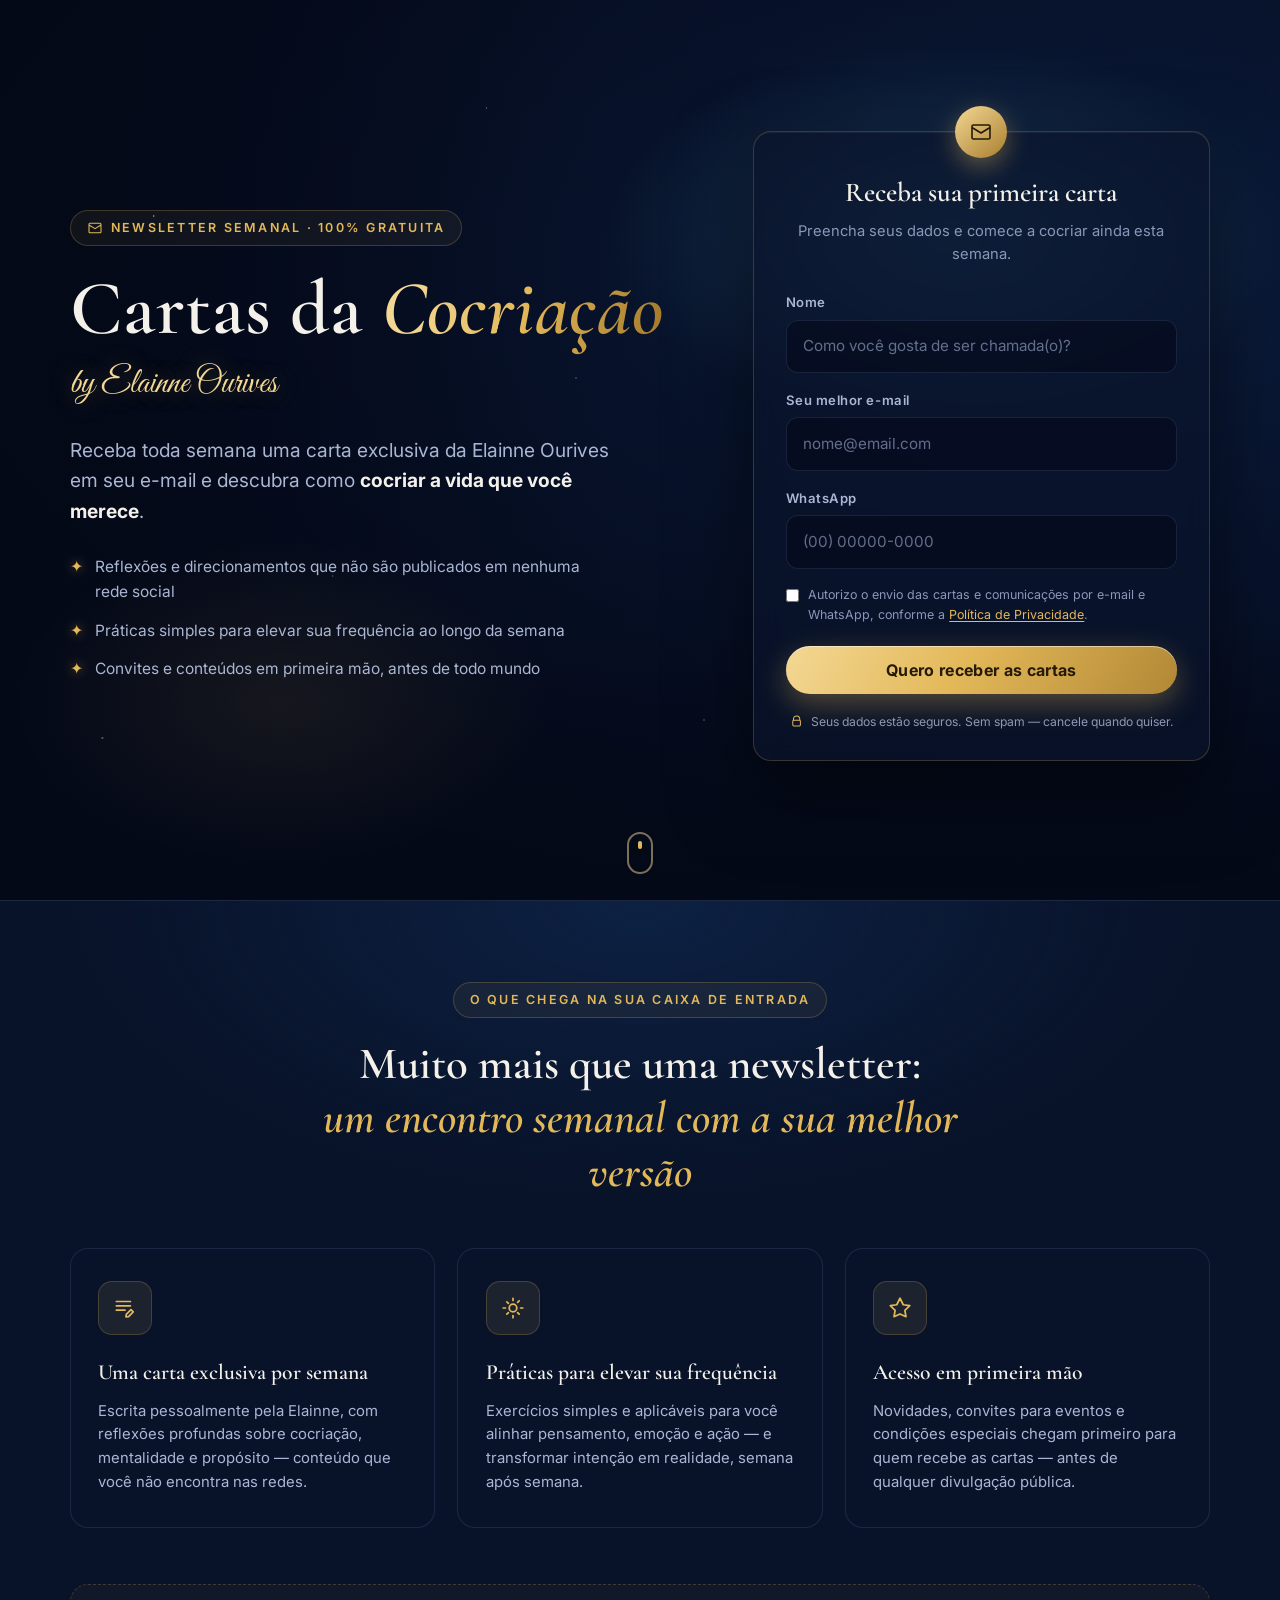
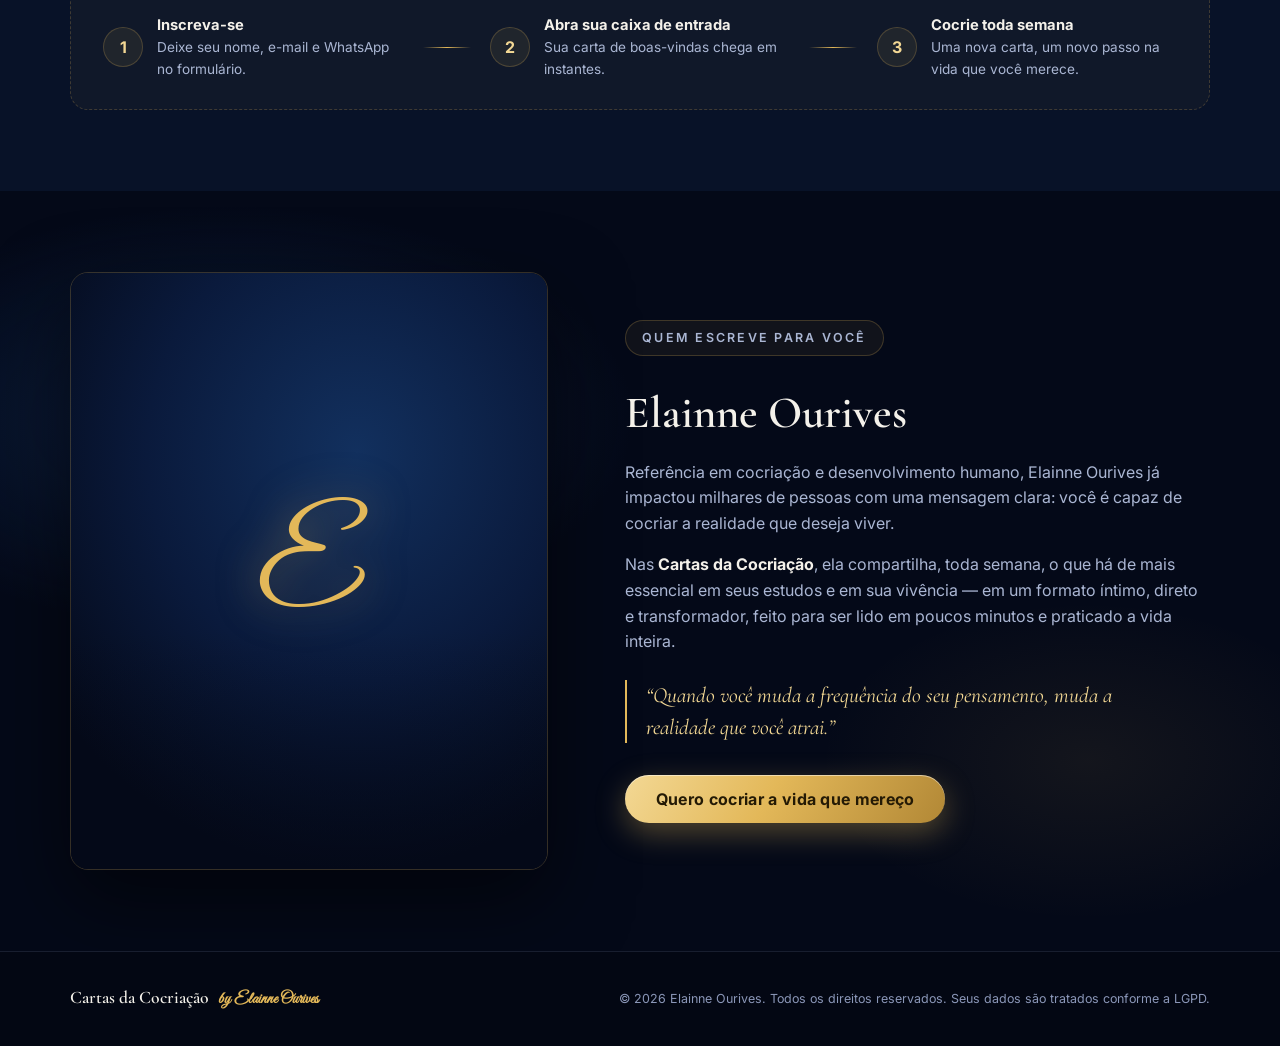
==== index.html @ 2de74609 "Cria landing page de captura para a newsletter Cartas da Cocriação Página estática de 3 dobras (HTML" ====
<!DOCTYPE html>
<html lang="pt-BR">
<head>
  <meta charset="UTF-8" />
  <meta name="viewport" content="width=device-width, initial-scale=1.0" />
  <title>Cartas da Cocriação · by Elainne Ourives</title>
  <meta name="description" content="Receba toda semana uma carta exclusiva da Elainne Ourives em seu e-mail e descubra como cocriar a vida que você merece. Inscreva-se gratuitamente." />

  <!-- Open Graph -->
  <meta property="og:title" content="Cartas da Cocriação · by Elainne Ourives" />
  <meta property="og:description" content="Uma carta exclusiva por semana, direto no seu e-mail, para você cocriar a vida que merece." />
  <meta property="og:type" content="website" />
  <meta property="og:image" content="assets/hero-desktop.jpg" />

  <link rel="icon" href="data:image/svg+xml,<svg xmlns='http://www.w3.org/2000/svg' viewBox='0 0 100 100'><text y='.9em' font-size='90'>✉️</text></svg>" />

  <!-- Fontes -->
  <link rel="preconnect" href="https://fonts.googleapis.com" />
  <link rel="preconnect" href="https://fonts.gstatic.com" crossorigin />
  <link href="https://fonts.googleapis.com/css2?family=Cormorant+Garamond:ital,wght@0,400;0,500;0,600;0,700;1,500&family=Great+Vibes&family=Inter:wght@400;500;600;700&display=swap" rel="stylesheet" />

  <link rel="stylesheet" href="css/styles.css" />
</head>
<body>

  <!-- ══════════════════ DOBRA 1 · HERO + FORMULÁRIO ══════════════════ -->
  <header class="hero" id="inicio">
    <div class="hero__bg" aria-hidden="true"></div>
    <div class="hero__stars" aria-hidden="true"></div>
    <div class="hero__glow" aria-hidden="true"></div>

    <div class="container hero__grid">

      <div class="hero__copy reveal">
        <p class="eyebrow">
          <svg class="eyebrow__icon" viewBox="0 0 24 24" fill="none" aria-hidden="true">
            <path d="M3 7.5 12 13l9-5.5M4.5 5h15A1.5 1.5 0 0 1 21 6.5v11a1.5 1.5 0 0 1-1.5 1.5h-15A1.5 1.5 0 0 1 3 17.5v-11A1.5 1.5 0 0 1 4.5 5Z" stroke="currentColor" stroke-width="1.6" stroke-linecap="round" stroke-linejoin="round"/>
          </svg>
          Newsletter semanal &middot; 100% gratuita
        </p>

        <h1 class="hero__title">Cartas da <em>Cocriação</em></h1>
        <p class="hero__signature">by Elainne Ourives</p>

        <p class="hero__lead">
          Receba toda semana uma carta exclusiva da Elainne Ourives em seu
          e-mail e descubra como <strong>cocriar a vida que você merece</strong>.
        </p>

        <ul class="hero__benefits">
          <li>
            <span class="check" aria-hidden="true">✦</span>
            Reflexões e direcionamentos que não são publicados em nenhuma rede social
          </li>
          <li>
            <span class="check" aria-hidden="true">✦</span>
            Práticas simples para elevar sua frequência ao longo da semana
          </li>
          <li>
            <span class="check" aria-hidden="true">✦</span>
            Convites e conteúdos em primeira mão, antes de todo mundo
          </li>
        </ul>
      </div>

      <div class="hero__form reveal reveal--delay">
        <form id="lead-form" class="form-card" novalidate>
          <div class="form-card__seal" aria-hidden="true">
            <svg viewBox="0 0 24 24" fill="none">
              <path d="M3 7.5 12 13l9-5.5M4.5 5h15A1.5 1.5 0 0 1 21 6.5v11a1.5 1.5 0 0 1-1.5 1.5h-15A1.5 1.5 0 0 1 3 17.5v-11A1.5 1.5 0 0 1 4.5 5Z" stroke="currentColor" stroke-width="1.6" stroke-linecap="round" stroke-linejoin="round"/>
            </svg>
          </div>

          <h2 class="form-card__title">Receba sua primeira carta</h2>
          <p class="form-card__subtitle">Preencha seus dados e comece a cocriar ainda esta semana.</p>

          <div class="field">
            <label for="nome">Nome</label>
            <input type="text" id="nome" name="nome" placeholder="Como você gosta de ser chamada(o)?" autocomplete="name" required />
            <span class="field__error" role="alert"></span>
          </div>

          <div class="field">
            <label for="email">Seu melhor e-mail</label>
            <input type="email" id="email" name="email" placeholder="nome@email.com" autocomplete="email" required />
            <span class="field__error" role="alert"></span>
          </div>

          <div class="field">
            <label for="telefone">WhatsApp</label>
            <input type="tel" id="telefone" name="telefone" placeholder="(00) 00000-0000" autocomplete="tel" inputmode="numeric" required />
            <span class="field__error" role="alert"></span>
          </div>

          <!-- honeypot anti-spam: mantenha invisível -->
          <div class="hp-field" aria-hidden="true">
            <label for="website">Website</label>
            <input type="text" id="website" name="website" tabindex="-1" autocomplete="off" />
          </div>

          <label class="consent">
            <input type="checkbox" id="consent" name="consent" required />
            <span>
              Autorizo o envio das cartas e comunicações por e-mail e WhatsApp,
              conforme a <a href="#" target="_blank" rel="noopener">Política de Privacidade</a>.
            </span>
          </label>

          <button type="submit" class="btn btn--gold" id="submit-btn">
            <span class="btn__label">Quero receber as cartas</span>
            <span class="btn__loader" aria-hidden="true"></span>
          </button>

          <p class="form-card__note">
            <svg viewBox="0 0 24 24" fill="none" aria-hidden="true">
              <path d="M7 10V8a5 5 0 0 1 10 0v2m-9.5 0h9A1.5 1.5 0 0 1 18 11.5v6A1.5 1.5 0 0 1 16.5 19h-9A1.5 1.5 0 0 1 6 17.5v-6A1.5 1.5 0 0 1 7.5 10Z" stroke="currentColor" stroke-width="1.6" stroke-linecap="round" stroke-linejoin="round"/>
            </svg>
            Seus dados estão seguros. Sem spam — cancele quando quiser.
          </p>
        </form>

        <div class="form-success" id="form-success" hidden>
          <div class="form-success__icon" aria-hidden="true">✉</div>
          <h2>Sua primeira carta está a caminho!</h2>
          <p>
            Confira sua caixa de entrada (e a aba de promoções) nos próximos
            minutos. Toda semana, uma nova carta chega até você.
          </p>
        </div>
      </div>

    </div>

    <a class="hero__scroll" href="#conteudo" aria-label="Rolar para saber mais">
      <span></span>
    </a>
  </header>

  <!-- ══════════════════ DOBRA 2 · O QUE VOCÊ RECEBE ══════════════════ -->
  <main>
    <section class="section section--cards" id="conteudo">
      <div class="container">
        <p class="eyebrow eyebrow--center reveal">O que chega na sua caixa de entrada</p>
        <h2 class="section__title reveal">
          Muito mais que uma newsletter:<br />
          <em>um encontro semanal com a sua melhor versão</em>
        </h2>

        <div class="cards">
          <article class="card reveal">
            <div class="card__icon" aria-hidden="true">
              <svg viewBox="0 0 24 24" fill="none">
                <path d="M4 6h13M4 10h13M4 14h8" stroke="currentColor" stroke-width="1.6" stroke-linecap="round"/>
                <path d="m17.5 13.5 2.1 2.1-4.3 4.3-2.4.3.3-2.4 4.3-4.3Z" stroke="currentColor" stroke-width="1.6" stroke-linejoin="round"/>
              </svg>
            </div>
            <h3>Uma carta exclusiva por semana</h3>
            <p>
              Escrita pessoalmente pela Elainne, com reflexões profundas sobre
              cocriação, mentalidade e propósito — conteúdo que você não
              encontra nas redes.
            </p>
          </article>

          <article class="card reveal">
            <div class="card__icon" aria-hidden="true">
              <svg viewBox="0 0 24 24" fill="none">
                <path d="M12 3v2m0 14v2m9-9h-2M5 12H3m14.66-6.66-1.42 1.42M7.76 16.24l-1.42 1.42m0-11.32 1.42 1.42m8.48 8.48 1.42 1.42" stroke="currentColor" stroke-width="1.6" stroke-linecap="round"/>
                <circle cx="12" cy="12" r="3.5" stroke="currentColor" stroke-width="1.6"/>
              </svg>
            </div>
            <h3>Práticas para elevar sua frequência</h3>
            <p>
              Exercícios simples e aplicáveis para você alinhar pensamento,
              emoção e ação — e transformar intenção em realidade, semana após
              semana.
            </p>
          </article>

          <article class="card reveal">
            <div class="card__icon" aria-hidden="true">
              <svg viewBox="0 0 24 24" fill="none">
                <path d="M12 17.5 6.5 20l1-5.9L3 9.9l6-.9L12 3l3 6 6 .9-4.5 4.2 1 5.9L12 17.5Z" stroke="currentColor" stroke-width="1.6" stroke-linejoin="round"/>
              </svg>
            </div>
            <h3>Acesso em primeira mão</h3>
            <p>
              Novidades, convites para eventos e condições especiais chegam
              primeiro para quem recebe as cartas — antes de qualquer
              divulgação pública.
            </p>
          </article>
        </div>

        <div class="steps reveal">
          <div class="step">
            <span class="step__number">1</span>
            <p><strong>Inscreva-se</strong><br />Deixe seu nome, e-mail e WhatsApp no formulário.</p>
          </div>
          <div class="step__divider" aria-hidden="true"></div>
          <div class="step">
            <span class="step__number">2</span>
            <p><strong>Abra sua caixa de entrada</strong><br />Sua carta de boas-vindas chega em instantes.</p>
          </div>
          <div class="step__divider" aria-hidden="true"></div>
          <div class="step">
            <span class="step__number">3</span>
            <p><strong>Cocrie toda semana</strong><br />Uma nova carta, um novo passo na vida que você merece.</p>
          </div>
        </div>
      </div>
    </section>

    <!-- ══════════════════ DOBRA 3 · SOBRE + CTA FINAL ══════════════════ -->
    <section class="section section--about">
      <div class="section--about__glow" aria-hidden="true"></div>
      <div class="container about">
        <figure class="about__photo reveal">
          <img
            src="assets/hero-mobile.jpg"
            alt="Elainne Ourives"
            loading="lazy"
            onerror="this.closest('figure').classList.add('about__photo--fallback')"
          />
          <div class="about__photo-fallback" aria-hidden="true">
            <span>E</span>
          </div>
        </figure>

        <div class="about__copy reveal reveal--delay">
          <p class="eyebrow">Quem escreve para você</p>
          <h2 class="section__title section__title--left">Elainne Ourives</h2>
          <p>
            Referência em cocriação e desenvolvimento humano, Elainne Ourives
            já impactou milhares de pessoas com uma mensagem clara: você é
            capaz de cocriar a realidade que deseja viver.
          </p>
          <p>
            Nas <strong>Cartas da Cocriação</strong>, ela compartilha, toda
            semana, o que há de mais essencial em seus estudos e em sua
            vivência — em um formato íntimo, direto e transformador, feito
            para ser lido em poucos minutos e praticado a vida inteira.
          </p>

          <blockquote class="about__quote">
            “Quando você muda a frequência do seu pensamento, muda a
            realidade que você atrai.”
          </blockquote>

          <a href="#inicio" class="btn btn--gold btn--wide js-scroll-top">
            <span class="btn__label">Quero cocriar a vida que mereço</span>
          </a>
        </div>
      </div>
    </section>
  </main>

  <footer class="footer">
    <div class="container footer__inner">
      <p class="footer__brand">Cartas da Cocriação <span>by Elainne Ourives</span></p>
      <p class="footer__legal">
        © <span id="year">2026</span> Elainne Ourives. Todos os direitos reservados.
        Seus dados são tratados conforme a LGPD.
      </p>
    </div>
  </footer>

  <script src="js/main.js"></script>
</body>
</html>
---- css/styles.css ----
/* ═══════════════════════════════════════════════════════════════
   Cartas da Cocriação · by Elainne Ourives
   Paleta: céu cósmico profundo + dourado (inspirada nas fotos-chave)
   ═══════════════════════════════════════════════════════════════ */

:root {
  --bg-deep: #040918;
  --bg-navy: #081228;
  --bg-card: rgba(10, 20, 44, 0.72);
  --line: rgba(227, 184, 89, 0.22);
  --line-soft: rgba(148, 170, 215, 0.14);

  --gold: #e3b859;
  --gold-light: #f3d894;
  --gold-deep: #a97f2f;
  --cyan: #6fd6ff;

  --text: #f4f1ea;
  --text-muted: #aab6d3;
  --text-soft: #8b97b8;

  --font-display: "Cormorant Garamond", Georgia, serif;
  --font-script: "Great Vibes", cursive;
  --font-body: "Inter", -apple-system, BlinkMacSystemFont, "Segoe UI", sans-serif;

  --radius: 18px;
  --container: 1140px;
}

*,
*::before,
*::after {
  box-sizing: border-box;
  margin: 0;
  padding: 0;
}

html {
  scroll-behavior: smooth;
}

body {
  font-family: var(--font-body);
  background: var(--bg-deep);
  color: var(--text);
  line-height: 1.6;
  -webkit-font-smoothing: antialiased;
  overflow-x: hidden;
}

img {
  max-width: 100%;
  display: block;
}

.container {
  width: min(var(--container), 100% - 2.5rem);
  margin-inline: auto;
}

/* ── Eyebrow / etiquetas ─────────────────────────────────────── */
.eyebrow {
  display: inline-flex;
  align-items: center;
  gap: 0.5rem;
  font-size: 0.78rem;
  font-weight: 600;
  letter-spacing: 0.18em;
  text-transform: uppercase;
  color: var(--gold);
  border: 1px solid var(--line);
  border-radius: 999px;
  padding: 0.45rem 1rem;
  background: rgba(227, 184, 89, 0.06);
}

.eyebrow__icon {
  width: 1rem;
  height: 1rem;
}

.eyebrow--center {
  display: table;
  margin: 0 auto 1.25rem;
}

/* ═══════════════════ DOBRA 1 · HERO ═══════════════════ */
.hero {
  position: relative;
  min-height: 100svh;
  display: flex;
  flex-direction: column;
  justify-content: center;
  padding: clamp(4rem, 8vh, 6rem) 0 5rem;
  isolation: isolate;
  overflow: hidden;
}

/* Foto principal (assets/hero-desktop.jpg). Sem a foto, os
   gradientes abaixo garantem o mesmo clima cósmico. */
.hero__bg {
  position: absolute;
  inset: 0;
  z-index: -3;
  background:
    linear-gradient(90deg, rgba(4, 9, 24, 0.96) 8%, rgba(4, 9, 24, 0.55) 46%, rgba(4, 9, 24, 0.35) 100%),
    linear-gradient(0deg, rgba(4, 9, 24, 0.9) 0%, rgba(4, 9, 24, 0.15) 30%),
    url("../assets/hero-desktop.jpg") center right / cover no-repeat,
    radial-gradient(120% 90% at 78% 30%, #12305e 0%, #0a1a3c 38%, var(--bg-deep) 78%);
}

/* Névoa/brilho holográfico azul, como nas fotos de referência */
.hero__glow {
  position: absolute;
  inset: 0;
  z-index: -2;
  background:
    radial-gradient(38% 30% at 74% 26%, rgba(111, 214, 255, 0.16), transparent 70%),
    radial-gradient(30% 26% at 22% 78%, rgba(227, 184, 89, 0.08), transparent 70%);
  pointer-events: none;
}

/* Partículas douradas (bokeh) em CSS puro */
.hero__stars {
  position: absolute;
  inset: 0;
  z-index: -1;
  pointer-events: none;
  background-image:
    radial-gradient(2px 2px at 12% 24%, rgba(243, 216, 148, 0.9), transparent 60%),
    radial-gradient(1.5px 1.5px at 26% 64%, rgba(243, 216, 148, 0.7), transparent 60%),
    radial-gradient(2.5px 2.5px at 8% 82%, rgba(243, 216, 148, 0.55), transparent 60%),
    radial-gradient(1.5px 1.5px at 38% 12%, rgba(255, 255, 255, 0.65), transparent 60%),
    radial-gradient(2px 2px at 55% 80%, rgba(243, 216, 148, 0.5), transparent 60%),
    radial-gradient(1.5px 1.5px at 67% 18%, rgba(255, 255, 255, 0.5), transparent 60%),
    radial-gradient(2px 2px at 84% 66%, rgba(243, 216, 148, 0.6), transparent 60%),
    radial-gradient(1.5px 1.5px at 92% 34%, rgba(255, 255, 255, 0.45), transparent 60%),
    radial-gradient(2.5px 2.5px at 45% 42%, rgba(243, 216, 148, 0.35), transparent 60%);
  animation: twinkle 6s ease-in-out infinite alternate;
}

@keyframes twinkle {
  from { opacity: 0.55; }
  to   { opacity: 1; }
}

.hero__grid {
  display: grid;
  grid-template-columns: 1.15fr 0.85fr;
  gap: clamp(2rem, 5vw, 4.5rem);
  align-items: center;
}

.hero__title {
  font-family: var(--font-display);
  font-weight: 600;
  font-size: clamp(2.8rem, 6.5vw, 4.8rem);
  line-height: 1.05;
  margin-top: 1.4rem;
  letter-spacing: 0.01em;
}

.hero__title em {
  font-style: italic;
  background: linear-gradient(100deg, var(--gold-light) 10%, var(--gold) 50%, var(--gold-deep) 95%);
  -webkit-background-clip: text;
  background-clip: text;
  color: transparent;
}

.hero__signature {
  font-family: var(--font-script);
  font-size: clamp(1.6rem, 3vw, 2.2rem);
  color: var(--gold-light);
  margin-top: 0.4rem;
  text-shadow: 0 0 24px rgba(227, 184, 89, 0.35);
}

.hero__lead {
  font-size: clamp(1.05rem, 1.6vw, 1.2rem);
  color: var(--text-muted);
  max-width: 34rem;
  margin-top: 1.4rem;
}

.hero__lead strong {
  color: var(--text);
}

.hero__benefits {
  list-style: none;
  margin-top: 1.8rem;
  display: grid;
  gap: 0.85rem;
  max-width: 32rem;
}

.hero__benefits li {
  display: flex;
  gap: 0.75rem;
  align-items: flex-start;
  color: var(--text-muted);
  font-size: 0.97rem;
}

.check {
  color: var(--gold);
  flex-shrink: 0;
  line-height: 1.5;
  filter: drop-shadow(0 0 6px rgba(227, 184, 89, 0.6));
}

/* ── Cartão do formulário ────────────────────────────────────── */
.form-card {
  position: relative;
  background: var(--bg-card);
  border: 1px solid var(--line);
  border-radius: var(--radius);
  padding: 2.4rem 2rem 1.8rem;
  backdrop-filter: blur(14px);
  -webkit-backdrop-filter: blur(14px);
  box-shadow:
    0 30px 80px rgba(0, 0, 0, 0.5),
    inset 0 1px 0 rgba(255, 255, 255, 0.06);
}

.form-card__seal {
  position: absolute;
  top: -26px;
  left: 50%;
  translate: -50% 0;
  width: 52px;
  height: 52px;
  display: grid;
  place-items: center;
  border-radius: 50%;
  background: linear-gradient(140deg, var(--gold-light), var(--gold-deep));
  color: #241a05;
  box-shadow: 0 8px 24px rgba(227, 184, 89, 0.4);
}

.form-card__seal svg {
  width: 24px;
  height: 24px;
}

.form-card__title {
  font-family: var(--font-display);
  font-size: 1.7rem;
  font-weight: 600;
  text-align: center;
}

.form-card__subtitle {
  text-align: center;
  color: var(--text-soft);
  font-size: 0.92rem;
  margin: 0.35rem 0 1.6rem;
}

.field {
  margin-bottom: 1.05rem;
}

.field label {
  display: block;
  font-size: 0.82rem;
  font-weight: 600;
  letter-spacing: 0.04em;
  color: var(--text-muted);
  margin-bottom: 0.4rem;
}

.field input {
  width: 100%;
  padding: 0.85rem 1rem;
  font: inherit;
  font-size: 0.95rem;
  color: var(--text);
  background: rgba(4, 9, 24, 0.55);
  border: 1px solid var(--line-soft);
  border-radius: 12px;
  outline: none;
  transition: border-color 0.25s, box-shadow 0.25s;
}

.field input::placeholder {
  color: var(--text-soft);
  opacity: 0.7;
}

.field input:focus-visible {
  border-color: var(--gold);
  box-shadow: 0 0 0 3px rgba(227, 184, 89, 0.18);
}

.field.field--invalid input {
  border-color: #e46a6a;
  box-shadow: 0 0 0 3px rgba(228, 106, 106, 0.15);
}

.field__error {
  display: none;
  font-size: 0.78rem;
  color: #ff9d9d;
  margin-top: 0.35rem;
}

.field--invalid .field__error {
  display: block;
}

/* honeypot: fora da tela, invisível para humanos */
.hp-field {
  position: absolute;
  left: -9999px;
  width: 1px;
  height: 1px;
  overflow: hidden;
}

.consent {
  display: flex;
  gap: 0.6rem;
  align-items: flex-start;
  font-size: 0.78rem;
  color: var(--text-soft);
  margin: 0.35rem 0 1.3rem;
  cursor: pointer;
}

.consent input {
  margin-top: 0.2rem;
  accent-color: var(--gold);
  flex-shrink: 0;
}

.consent a {
  color: var(--gold);
  text-decoration: underline;
  text-underline-offset: 2px;
}

.consent.consent--invalid span {
  color: #ff9d9d;
}

/* ── Botões ──────────────────────────────────────────────────── */
.btn {
  position: relative;
  display: inline-flex;
  align-items: center;
  justify-content: center;
  gap: 0.6rem;
  width: 100%;
  padding: 1rem 1.6rem;
  font: 700 1rem/1 var(--font-body);
  letter-spacing: 0.02em;
  border: none;
  border-radius: 999px;
  cursor: pointer;
  text-decoration: none;
  text-align: center;
  transition: transform 0.2s ease, box-shadow 0.2s ease, filter 0.2s ease;
}

.btn--gold {
  color: #241a05;
  background: linear-gradient(120deg, var(--gold-light) 0%, var(--gold) 45%, var(--gold-deep) 110%);
  box-shadow:
    0 10px 30px rgba(227, 184, 89, 0.35),
    inset 0 1px 0 rgba(255, 255, 255, 0.5);
}

.btn--gold:hover {
  transform: translateY(-2px);
  filter: brightness(1.06);
  box-shadow: 0 14px 38px rgba(227, 184, 89, 0.45);
}

.btn--gold:active {
  transform: translateY(0);
}

.btn--gold:focus-visible {
  outline: 3px solid rgba(243, 216, 148, 0.7);
  outline-offset: 3px;
}

.btn--wide {
  width: auto;
  min-width: 20rem;
}

.btn__loader {
  display: none;
  width: 1.05rem;
  height: 1.05rem;
  border: 2.5px solid rgba(36, 26, 5, 0.3);
  border-top-color: #241a05;
  border-radius: 50%;
  animation: spin 0.7s linear infinite;
}

.btn.is-loading .btn__label { opacity: 0.55; }
.btn.is-loading .btn__loader { display: inline-block; }
.btn.is-loading { pointer-events: none; }

@keyframes spin {
  to { rotate: 360deg; }
}

.form-card__note {
  display: flex;
  align-items: center;
  justify-content: center;
  gap: 0.45rem;
  font-size: 0.76rem;
  color: var(--text-soft);
  margin-top: 1.1rem;
}

.form-card__note svg {
  width: 0.95rem;
  height: 0.95rem;
  flex-shrink: 0;
  color: var(--gold);
}

/* ── Sucesso ─────────────────────────────────────────────────── */
.form-success {
  background: var(--bg-card);
  border: 1px solid var(--line);
  border-radius: var(--radius);
  padding: 3rem 2rem;
  text-align: center;
  backdrop-filter: blur(14px);
  box-shadow: 0 30px 80px rgba(0, 0, 0, 0.5);
  animation: pop-in 0.5s cubic-bezier(0.2, 0.9, 0.3, 1.2);
}

@keyframes pop-in {
  from { opacity: 0; scale: 0.92; }
  to   { opacity: 1; scale: 1; }
}

.form-success__icon {
  width: 64px;
  height: 64px;
  margin: 0 auto 1.2rem;
  display: grid;
  place-items: center;
  font-size: 1.8rem;
  border-radius: 50%;
  color: #241a05;
  background: linear-gradient(140deg, var(--gold-light), var(--gold-deep));
  box-shadow: 0 10px 30px rgba(227, 184, 89, 0.45);
}

.form-success h2 {
  font-family: var(--font-display);
  font-size: 1.6rem;
  font-weight: 600;
}

.form-success p {
  color: var(--text-muted);
  font-size: 0.95rem;
  margin-top: 0.6rem;
}

/* ── Indicador de scroll ─────────────────────────────────────── */
.hero__scroll {
  position: absolute;
  bottom: 1.6rem;
  left: 50%;
  translate: -50% 0;
  width: 26px;
  height: 42px;
  border: 2px solid rgba(243, 216, 148, 0.5);
  border-radius: 999px;
  display: flex;
  justify-content: center;
  padding-top: 7px;
}

.hero__scroll span {
  width: 4px;
  height: 8px;
  border-radius: 999px;
  background: var(--gold);
  animation: scroll-hint 1.8s ease-in-out infinite;
}

@keyframes scroll-hint {
  0%, 100% { translate: 0 0; opacity: 1; }
  60%      { translate: 0 10px; opacity: 0.2; }
}

/* ═══════════════════ DOBRA 2 · CARDS ═══════════════════ */
.section {
  padding: clamp(4.5rem, 9vh, 7rem) 0;
}

.section--cards {
  background:
    radial-gradient(60% 45% at 50% 0%, rgba(18, 48, 94, 0.5), transparent 75%),
    var(--bg-navy);
  border-top: 1px solid var(--line-soft);
}

.section__title {
  font-family: var(--font-display);
  font-weight: 600;
  font-size: clamp(1.9rem, 4vw, 2.8rem);
  line-height: 1.2;
  text-align: center;
  max-width: 46rem;
  margin: 0 auto;
}

.section__title em {
  font-style: italic;
  color: var(--gold);
}

.section__title--left {
  text-align: left;
  margin: 0.9rem 0 1.2rem;
}

.cards {
  display: grid;
  grid-template-columns: repeat(3, 1fr);
  gap: 1.4rem;
  margin-top: 3rem;
}

.card {
  background: rgba(10, 20, 44, 0.55);
  border: 1px solid var(--line-soft);
  border-radius: var(--radius);
  padding: 2rem 1.7rem;
  transition: transform 0.3s ease, border-color 0.3s ease, box-shadow 0.3s ease;
}

.card:hover {
  transform: translateY(-6px);
  border-color: var(--line);
  box-shadow: 0 24px 50px rgba(0, 0, 0, 0.35);
}

.card__icon {
  width: 54px;
  height: 54px;
  display: grid;
  place-items: center;
  border-radius: 14px;
  color: var(--gold);
  background: rgba(227, 184, 89, 0.09);
  border: 1px solid var(--line);
  margin-bottom: 1.3rem;
}

.card__icon svg {
  width: 26px;
  height: 26px;
}

.card h3 {
  font-family: var(--font-display);
  font-size: 1.35rem;
  font-weight: 600;
  margin-bottom: 0.6rem;
}

.card p {
  color: var(--text-muted);
  font-size: 0.93rem;
}

/* ── Passos ──────────────────────────────────────────────────── */
.steps {
  display: flex;
  align-items: center;
  gap: 1.2rem;
  margin-top: 3.5rem;
  padding: 1.8rem 2rem;
  border: 1px dashed var(--line);
  border-radius: var(--radius);
  background: rgba(227, 184, 89, 0.04);
}

.step {
  display: flex;
  align-items: center;
  gap: 0.9rem;
  flex: 1;
}

.step p {
  font-size: 0.85rem;
  color: var(--text-muted);
}

.step strong {
  color: var(--text);
  font-size: 0.92rem;
}

.step__number {
  flex-shrink: 0;
  width: 40px;
  height: 40px;
  display: grid;
  place-items: center;
  font: 700 1rem var(--font-body);
  color: var(--gold-light);
  border: 1px solid var(--line);
  border-radius: 50%;
  background: rgba(227, 184, 89, 0.08);
}

.step__divider {
  width: 48px;
  height: 1px;
  background: linear-gradient(90deg, transparent, var(--gold), transparent);
  flex-shrink: 0;
}

/* ═══════════════════ DOBRA 3 · SOBRE ═══════════════════ */
.section--about {
  position: relative;
  background: var(--bg-deep);
  overflow: hidden;
}

.section--about__glow {
  position: absolute;
  inset: 0;
  background:
    radial-gradient(45% 40% at 18% 30%, rgba(18, 48, 94, 0.55), transparent 70%),
    radial-gradient(30% 30% at 85% 75%, rgba(227, 184, 89, 0.07), transparent 70%);
  pointer-events: none;
}

.about {
  position: relative;
  display: grid;
  grid-template-columns: 0.9fr 1.1fr;
  gap: clamp(2.5rem, 6vw, 5rem);
  align-items: center;
}

.about__photo {
  position: relative;
  border-radius: var(--radius);
  overflow: hidden;
  aspect-ratio: 4 / 5;
  border: 1px solid var(--line);
  box-shadow: 0 30px 80px rgba(0, 0, 0, 0.55);
}

.about__photo img {
  width: 100%;
  height: 100%;
  object-fit: cover;
  object-position: top center;
}

.about__photo::after {
  content: "";
  position: absolute;
  inset: 0;
  background: linear-gradient(0deg, rgba(4, 9, 24, 0.55) 0%, transparent 40%);
  pointer-events: none;
}

/* Fallback elegante enquanto a foto não é adicionada em /assets */
.about__photo-fallback {
  display: none;
  position: absolute;
  inset: 0;
  place-items: center;
  background:
    radial-gradient(80% 70% at 60% 30%, #12305e 0%, #0a1a3c 55%, var(--bg-deep) 100%);
}

.about__photo-fallback span {
  font-family: var(--font-script);
  font-size: 8rem;
  color: var(--gold);
  text-shadow: 0 0 40px rgba(227, 184, 89, 0.5);
}

.about__photo--fallback img { display: none; }
.about__photo--fallback .about__photo-fallback { display: grid; }

.about__copy p {
  color: var(--text-muted);
  margin-bottom: 1rem;
  max-width: 36rem;
}

.about__copy p strong {
  color: var(--text);
}

.about__quote {
  font-family: var(--font-display);
  font-style: italic;
  font-size: 1.35rem;
  line-height: 1.45;
  color: var(--gold-light);
  border-left: 2px solid var(--gold);
  padding-left: 1.2rem;
  margin: 1.6rem 0 2rem;
  max-width: 32rem;
}

/* ═══════════════════ FOOTER ═══════════════════ */
.footer {
  border-top: 1px solid var(--line-soft);
  padding: 2rem 0;
  background: #030713;
}

.footer__inner {
  display: flex;
  align-items: center;
  justify-content: space-between;
  gap: 1rem;
  flex-wrap: wrap;
}

.footer__brand {
  font-family: var(--font-display);
  font-size: 1.1rem;
  font-weight: 600;
}

.footer__brand span {
  font-family: var(--font-script);
  color: var(--gold);
  font-size: 1.05rem;
  margin-left: 0.3rem;
}

.footer__legal {
  font-size: 0.78rem;
  color: var(--text-soft);
}

/* ═══════════════════ ANIMAÇÕES DE ENTRADA ═══════════════════ */
.reveal {
  opacity: 0;
  translate: 0 28px;
  transition: opacity 0.7s ease, translate 0.7s ease;
}

.reveal--delay {
  transition-delay: 0.15s;
}

.reveal.is-visible {
  opacity: 1;
  translate: 0 0;
}

@media (prefers-reduced-motion: reduce) {
  html { scroll-behavior: auto; }
  .reveal { opacity: 1; translate: none; transition: none; }
  .hero__stars, .hero__scroll span { animation: none; }
}

/* ═══════════════════ RESPONSIVO ═══════════════════ */
@media (max-width: 960px) {
  .hero {
    padding-top: 4.5rem;
  }

  .hero__grid {
    grid-template-columns: 1fr;
    gap: 3rem;
  }

  .hero__bg {
    background:
      linear-gradient(0deg, rgba(4, 9, 24, 0.97) 22%, rgba(4, 9, 24, 0.55) 60%, rgba(4, 9, 24, 0.35) 100%),
      url("../assets/hero-mobile.jpg") top center / cover no-repeat,
      radial-gradient(120% 70% at 50% 12%, #12305e 0%, #0a1a3c 45%, var(--bg-deep) 80%);
  }

  .hero__copy {
    text-align: center;
    display: flex;
    flex-direction: column;
    align-items: center;
  }

  .hero__benefits {
    text-align: left;
  }

  .hero__form {
    max-width: 30rem;
    width: 100%;
    margin-inline: auto;
  }

  .cards {
    grid-template-columns: 1fr;
    max-width: 30rem;
    margin-inline: auto;
    margin-top: 2.5rem;
  }

  .steps {
    flex-direction: column;
    align-items: stretch;
    gap: 1.4rem;
  }

  .step__divider {
    width: 1px;
    height: 28px;
    margin-left: 19px;
    background: linear-gradient(180deg, transparent, var(--gold), transparent);
  }

  .about {
    grid-template-columns: 1fr;
  }

  .about__photo {
    max-width: 22rem;
    margin-inline: auto;
    width: 100%;
  }

  .section__title--left {
    text-align: center;
  }

  .about__copy {
    text-align: center;
    display: flex;
    flex-direction: column;
    align-items: center;
  }

  .about__quote {
    border-left: none;
    border-top: 2px solid var(--gold);
    padding: 1.2rem 0 0;
    text-align: center;
  }

  .btn--wide {
    width: 100%;
    min-width: 0;
  }

  .footer__inner {
    flex-direction: column;
    text-align: center;
  }
}

@media (max-width: 480px) {
  .form-card {
    padding: 2.2rem 1.4rem 1.6rem;
  }

  .steps {
    padding: 1.5rem 1.3rem;
  }
}
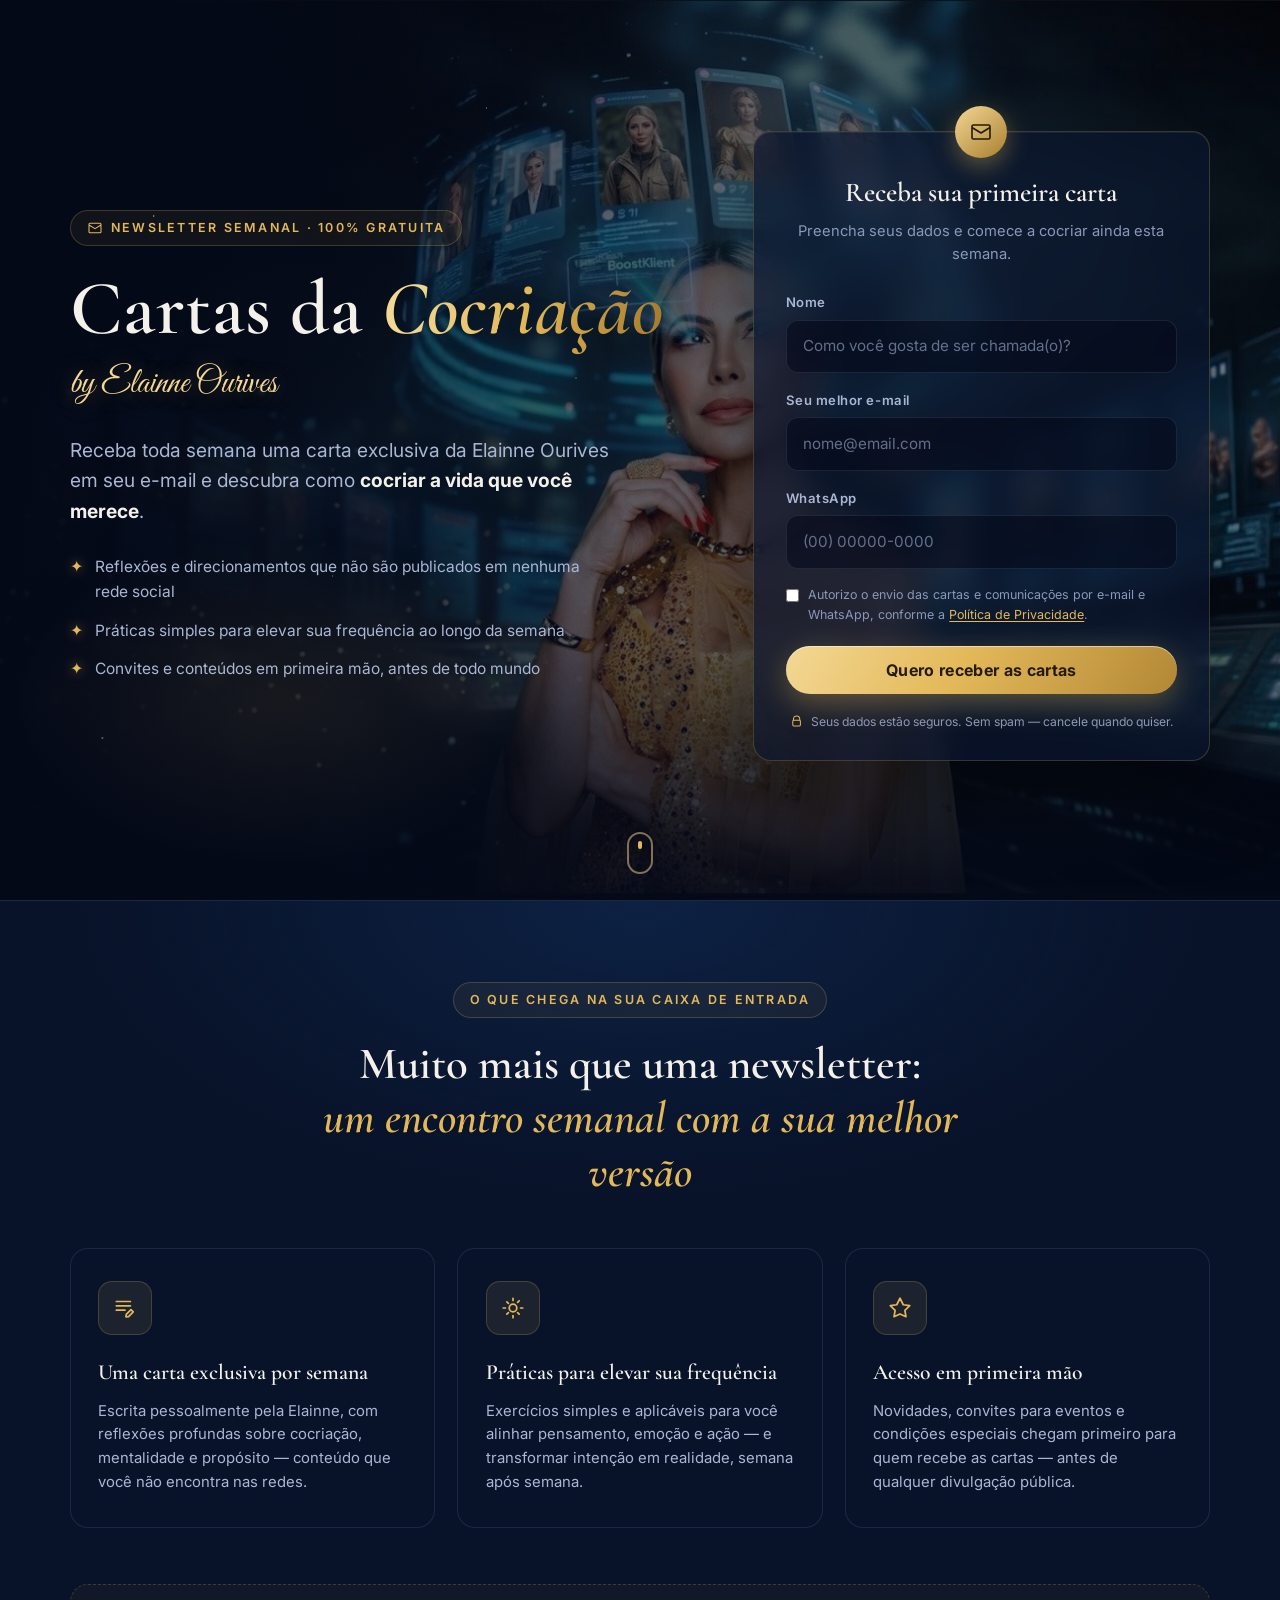
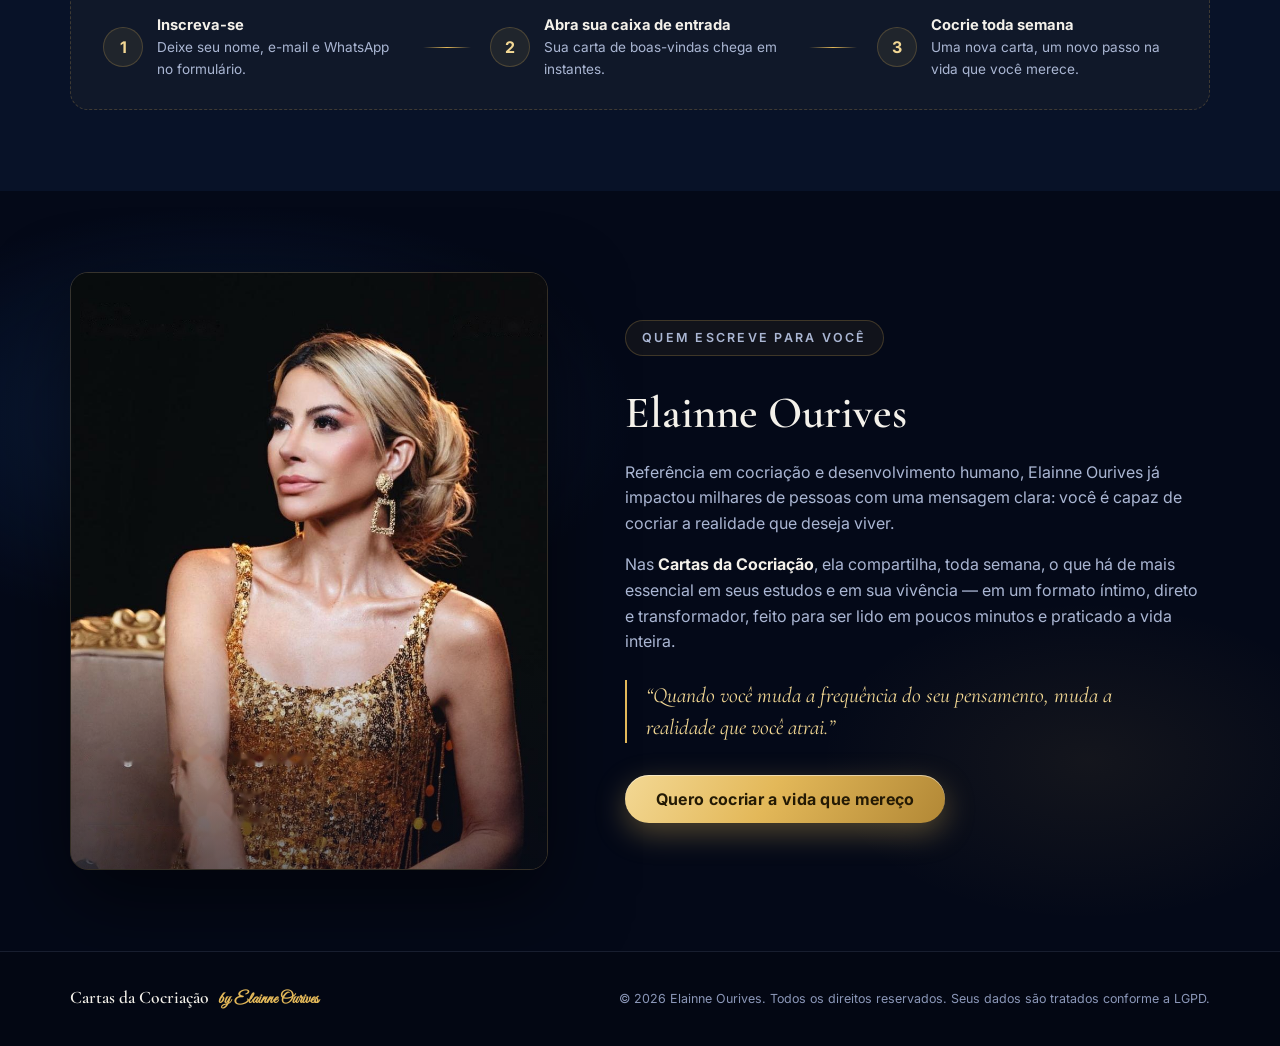
==== commit da646b81: "Adiciona as fotos reais da Elainne à landing page Substitui o fundo cósmico de reserva pelas fotos o" ====
--- a/index.html
+++ b/index.html
@@ -217,7 +217,7 @@
       <div class="container about">
         <figure class="about__photo reveal">
           <img
-            src="assets/hero-mobile.jpg"
+            src="assets/elainne-retrato.jpg"
             alt="Elainne Ourives"
             loading="lazy"
             onerror="this.closest('figure').classList.add('about__photo--fallback')"
--- a/css/styles.css
+++ b/css/styles.css
@@ -786,8 +786,8 @@
 
   .hero__bg {
     background:
-      linear-gradient(0deg, rgba(4, 9, 24, 0.97) 22%, rgba(4, 9, 24, 0.55) 60%, rgba(4, 9, 24, 0.35) 100%),
-      url("../assets/hero-mobile.jpg") top center / cover no-repeat,
+      linear-gradient(0deg, rgba(4, 9, 24, 0.97) 22%, rgba(4, 9, 24, 0.82) 55%, rgba(4, 9, 24, 0.62) 100%),
+      url("../assets/hero-mobile.jpg") 75% top / cover no-repeat,
       radial-gradient(120% 70% at 50% 12%, #12305e 0%, #0a1a3c 45%, var(--bg-deep) 80%);
   }
 
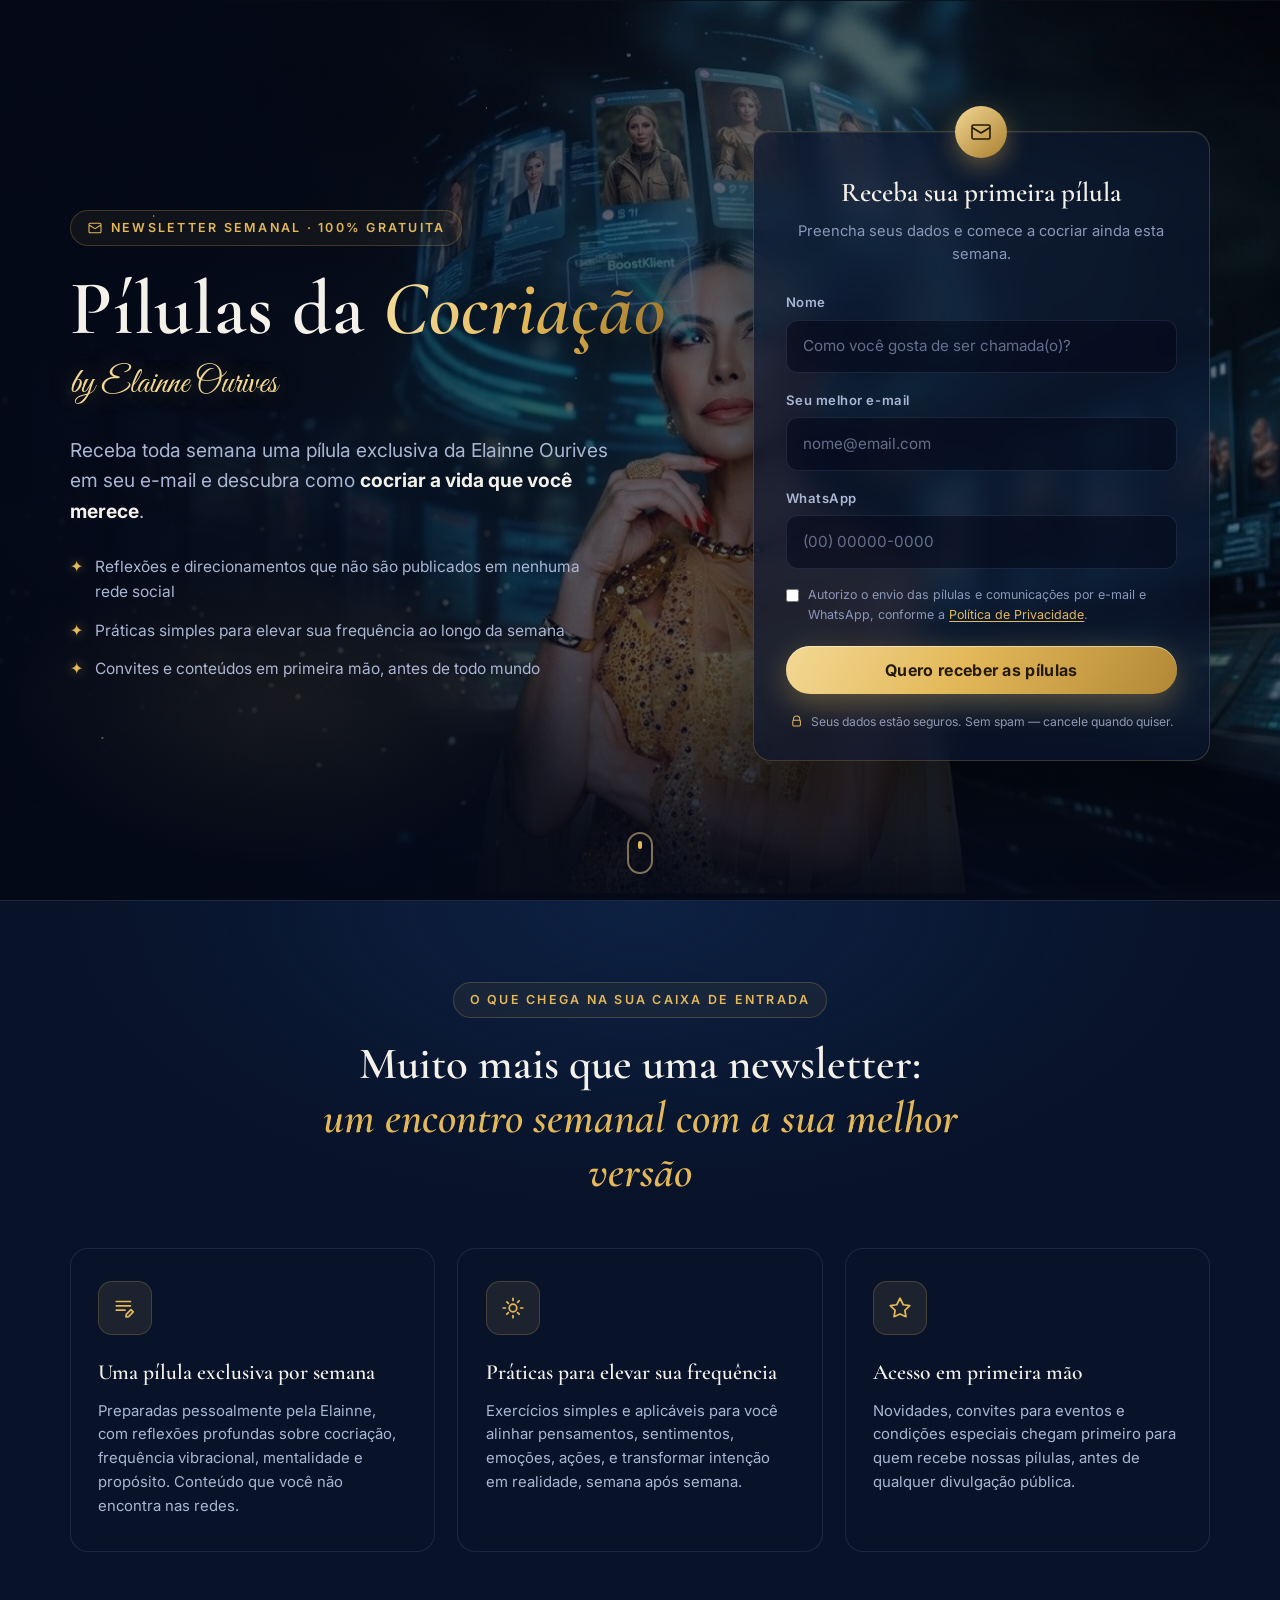
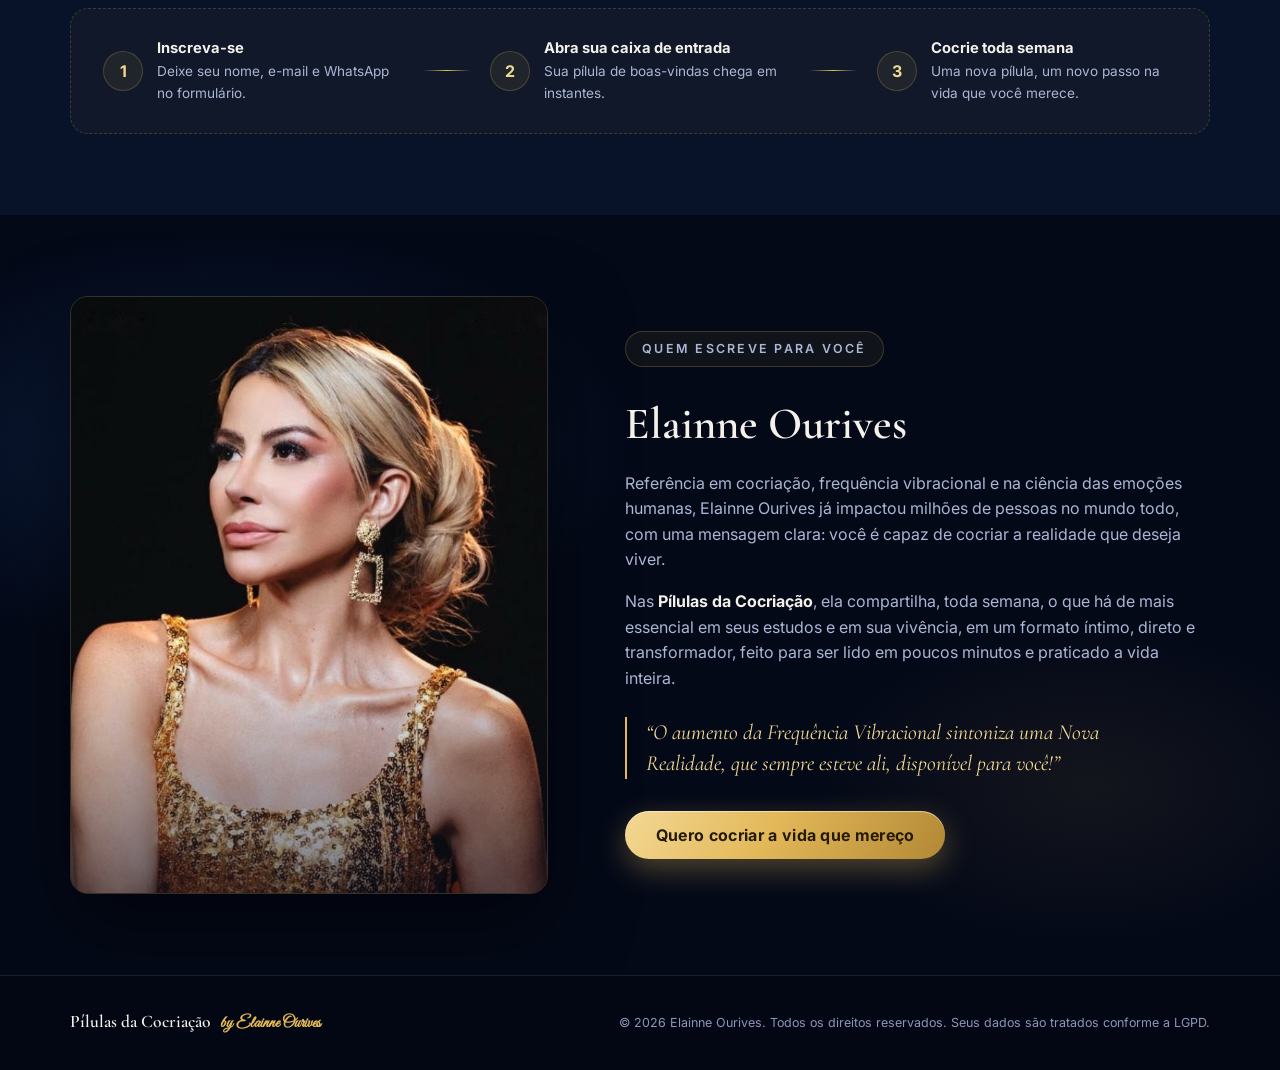
==== commit d61c0805: "Renomeia a newsletter para Pílulas da Cocriação e atualiza o copy - Marca: 'Cartas da Cocriação' -> " ====
--- a/index.html
+++ b/index.html
@@ -3,12 +3,12 @@
 <head>
   <meta charset="UTF-8" />
   <meta name="viewport" content="width=device-width, initial-scale=1.0" />
-  <title>Cartas da Cocriação · by Elainne Ourives</title>
-  <meta name="description" content="Receba toda semana uma carta exclusiva da Elainne Ourives em seu e-mail e descubra como cocriar a vida que você merece. Inscreva-se gratuitamente." />
+  <title>Pílulas da Cocriação · by Elainne Ourives</title>
+  <meta name="description" content="Receba toda semana uma pílula exclusiva da Elainne Ourives em seu e-mail e descubra como cocriar a vida que você merece. Inscreva-se gratuitamente." />
 
   <!-- Open Graph -->
-  <meta property="og:title" content="Cartas da Cocriação · by Elainne Ourives" />
-  <meta property="og:description" content="Uma carta exclusiva por semana, direto no seu e-mail, para você cocriar a vida que merece." />
+  <meta property="og:title" content="Pílulas da Cocriação · by Elainne Ourives" />
+  <meta property="og:description" content="Uma pílula exclusiva por semana, direto no seu e-mail, para você cocriar a vida que merece." />
   <meta property="og:type" content="website" />
   <meta property="og:image" content="assets/hero-desktop.jpg" />
 
@@ -39,11 +39,11 @@
           Newsletter semanal &middot; 100% gratuita
         </p>
 
-        <h1 class="hero__title">Cartas da <em>Cocriação</em></h1>
+        <h1 class="hero__title">Pílulas da <em>Cocriação</em></h1>
         <p class="hero__signature">by Elainne Ourives</p>
 
         <p class="hero__lead">
-          Receba toda semana uma carta exclusiva da Elainne Ourives em seu
+          Receba toda semana uma pílula exclusiva da Elainne Ourives em seu
           e-mail e descubra como <strong>cocriar a vida que você merece</strong>.
         </p>
 
@@ -71,7 +71,7 @@
             </svg>
           </div>
 
-          <h2 class="form-card__title">Receba sua primeira carta</h2>
+          <h2 class="form-card__title">Receba sua primeira pílula</h2>
           <p class="form-card__subtitle">Preencha seus dados e comece a cocriar ainda esta semana.</p>
 
           <div class="field">
@@ -101,13 +101,13 @@
           <label class="consent">
             <input type="checkbox" id="consent" name="consent" required />
             <span>
-              Autorizo o envio das cartas e comunicações por e-mail e WhatsApp,
+              Autorizo o envio das pílulas e comunicações por e-mail e WhatsApp,
               conforme a <a href="#" target="_blank" rel="noopener">Política de Privacidade</a>.
             </span>
           </label>
 
           <button type="submit" class="btn btn--gold" id="submit-btn">
-            <span class="btn__label">Quero receber as cartas</span>
+            <span class="btn__label">Quero receber as pílulas</span>
             <span class="btn__loader" aria-hidden="true"></span>
           </button>
 
@@ -121,10 +121,10 @@
 
         <div class="form-success" id="form-success" hidden>
           <div class="form-success__icon" aria-hidden="true">✉</div>
-          <h2>Sua primeira carta está a caminho!</h2>
+          <h2>Sua primeira pílula está a caminho!</h2>
           <p>
             Confira sua caixa de entrada (e a aba de promoções) nos próximos
-            minutos. Toda semana, uma nova carta chega até você.
+            minutos. Toda semana, uma nova pílula chega até você.
           </p>
         </div>
       </div>
@@ -154,11 +154,11 @@
                 <path d="m17.5 13.5 2.1 2.1-4.3 4.3-2.4.3.3-2.4 4.3-4.3Z" stroke="currentColor" stroke-width="1.6" stroke-linejoin="round"/>
               </svg>
             </div>
-            <h3>Uma carta exclusiva por semana</h3>
+            <h3>Uma pílula exclusiva por semana</h3>
             <p>
-              Escrita pessoalmente pela Elainne, com reflexões profundas sobre
-              cocriação, mentalidade e propósito — conteúdo que você não
-              encontra nas redes.
+              Preparadas pessoalmente pela Elainne, com reflexões profundas
+              sobre cocriação, frequência vibracional, mentalidade e
+              propósito. Conteúdo que você não encontra nas redes.
             </p>
           </article>
 
@@ -171,9 +171,9 @@
             </div>
             <h3>Práticas para elevar sua frequência</h3>
             <p>
-              Exercícios simples e aplicáveis para você alinhar pensamento,
-              emoção e ação — e transformar intenção em realidade, semana após
-              semana.
+              Exercícios simples e aplicáveis para você alinhar pensamentos,
+              sentimentos, emoções, ações, e transformar intenção em
+              realidade, semana após semana.
             </p>
           </article>
 
@@ -186,7 +186,7 @@
             <h3>Acesso em primeira mão</h3>
             <p>
               Novidades, convites para eventos e condições especiais chegam
-              primeiro para quem recebe as cartas — antes de qualquer
+              primeiro para quem recebe nossas pílulas, antes de qualquer
               divulgação pública.
             </p>
           </article>
@@ -200,12 +200,12 @@
           <div class="step__divider" aria-hidden="true"></div>
           <div class="step">
             <span class="step__number">2</span>
-            <p><strong>Abra sua caixa de entrada</strong><br />Sua carta de boas-vindas chega em instantes.</p>
+            <p><strong>Abra sua caixa de entrada</strong><br />Sua pílula de boas-vindas chega em instantes.</p>
           </div>
           <div class="step__divider" aria-hidden="true"></div>
           <div class="step">
             <span class="step__number">3</span>
-            <p><strong>Cocrie toda semana</strong><br />Uma nova carta, um novo passo na vida que você merece.</p>
+            <p><strong>Cocrie toda semana</strong><br />Uma nova pílula, um novo passo na vida que você merece.</p>
           </div>
         </div>
       </div>
@@ -231,20 +231,21 @@
           <p class="eyebrow">Quem escreve para você</p>
           <h2 class="section__title section__title--left">Elainne Ourives</h2>
           <p>
-            Referência em cocriação e desenvolvimento humano, Elainne Ourives
-            já impactou milhares de pessoas com uma mensagem clara: você é
-            capaz de cocriar a realidade que deseja viver.
+            Referência em cocriação, frequência vibracional e na ciência das
+            emoções humanas, Elainne Ourives já impactou milhões de pessoas
+            no mundo todo, com uma mensagem clara: você é capaz de cocriar a
+            realidade que deseja viver.
           </p>
           <p>
-            Nas <strong>Cartas da Cocriação</strong>, ela compartilha, toda
+            Nas <strong>Pílulas da Cocriação</strong>, ela compartilha, toda
             semana, o que há de mais essencial em seus estudos e em sua
-            vivência — em um formato íntimo, direto e transformador, feito
+            vivência, em um formato íntimo, direto e transformador, feito
             para ser lido em poucos minutos e praticado a vida inteira.
           </p>
 
           <blockquote class="about__quote">
-            “Quando você muda a frequência do seu pensamento, muda a
-            realidade que você atrai.”
+            “O aumento da Frequência Vibracional sintoniza uma Nova
+            Realidade, que sempre esteve ali, disponível para você!”
           </blockquote>
 
           <a href="#inicio" class="btn btn--gold btn--wide js-scroll-top">
@@ -257,7 +258,7 @@
 
   <footer class="footer">
     <div class="container footer__inner">
-      <p class="footer__brand">Cartas da Cocriação <span>by Elainne Ourives</span></p>
+      <p class="footer__brand">Pílulas da Cocriação <span>by Elainne Ourives</span></p>
       <p class="footer__legal">
         © <span id="year">2026</span> Elainne Ourives. Todos os direitos reservados.
         Seus dados são tratados conforme a LGPD.
--- a/css/styles.css
+++ b/css/styles.css
@@ -1,5 +1,5 @@
 /* ═══════════════════════════════════════════════════════════════
-   Cartas da Cocriação · by Elainne Ourives
+   Pílulas da Cocriação · by Elainne Ourives
    Paleta: céu cósmico profundo + dourado (inspirada nas fotos-chave)
    ═══════════════════════════════════════════════════════════════ */
 
@@ -786,9 +786,20 @@
 
   .hero__bg {
     background:
-      linear-gradient(0deg, rgba(4, 9, 24, 0.97) 22%, rgba(4, 9, 24, 0.82) 55%, rgba(4, 9, 24, 0.62) 100%),
-      url("../assets/hero-mobile.jpg") 75% top / cover no-repeat,
-      radial-gradient(120% 70% at 50% 12%, #12305e 0%, #0a1a3c 45%, var(--bg-deep) 80%);
+      radial-gradient(120% 70% at 50% 12%, rgba(18, 48, 94, 0.55) 0%, rgba(8, 18, 40, 0.5) 45%, var(--bg-deep) 80%);
+  }
+
+  .hero__title {
+    font-size: clamp(2.8rem, 13vw, 4rem);
+    text-shadow: 0 2px 18px rgba(4, 9, 24, 0.8);
+  }
+
+  .hero__title em {
+    text-shadow: none;
+  }
+
+  .hero__signature {
+    text-shadow: 0 2px 14px rgba(4, 9, 24, 0.85);
   }
 
   .hero__copy {
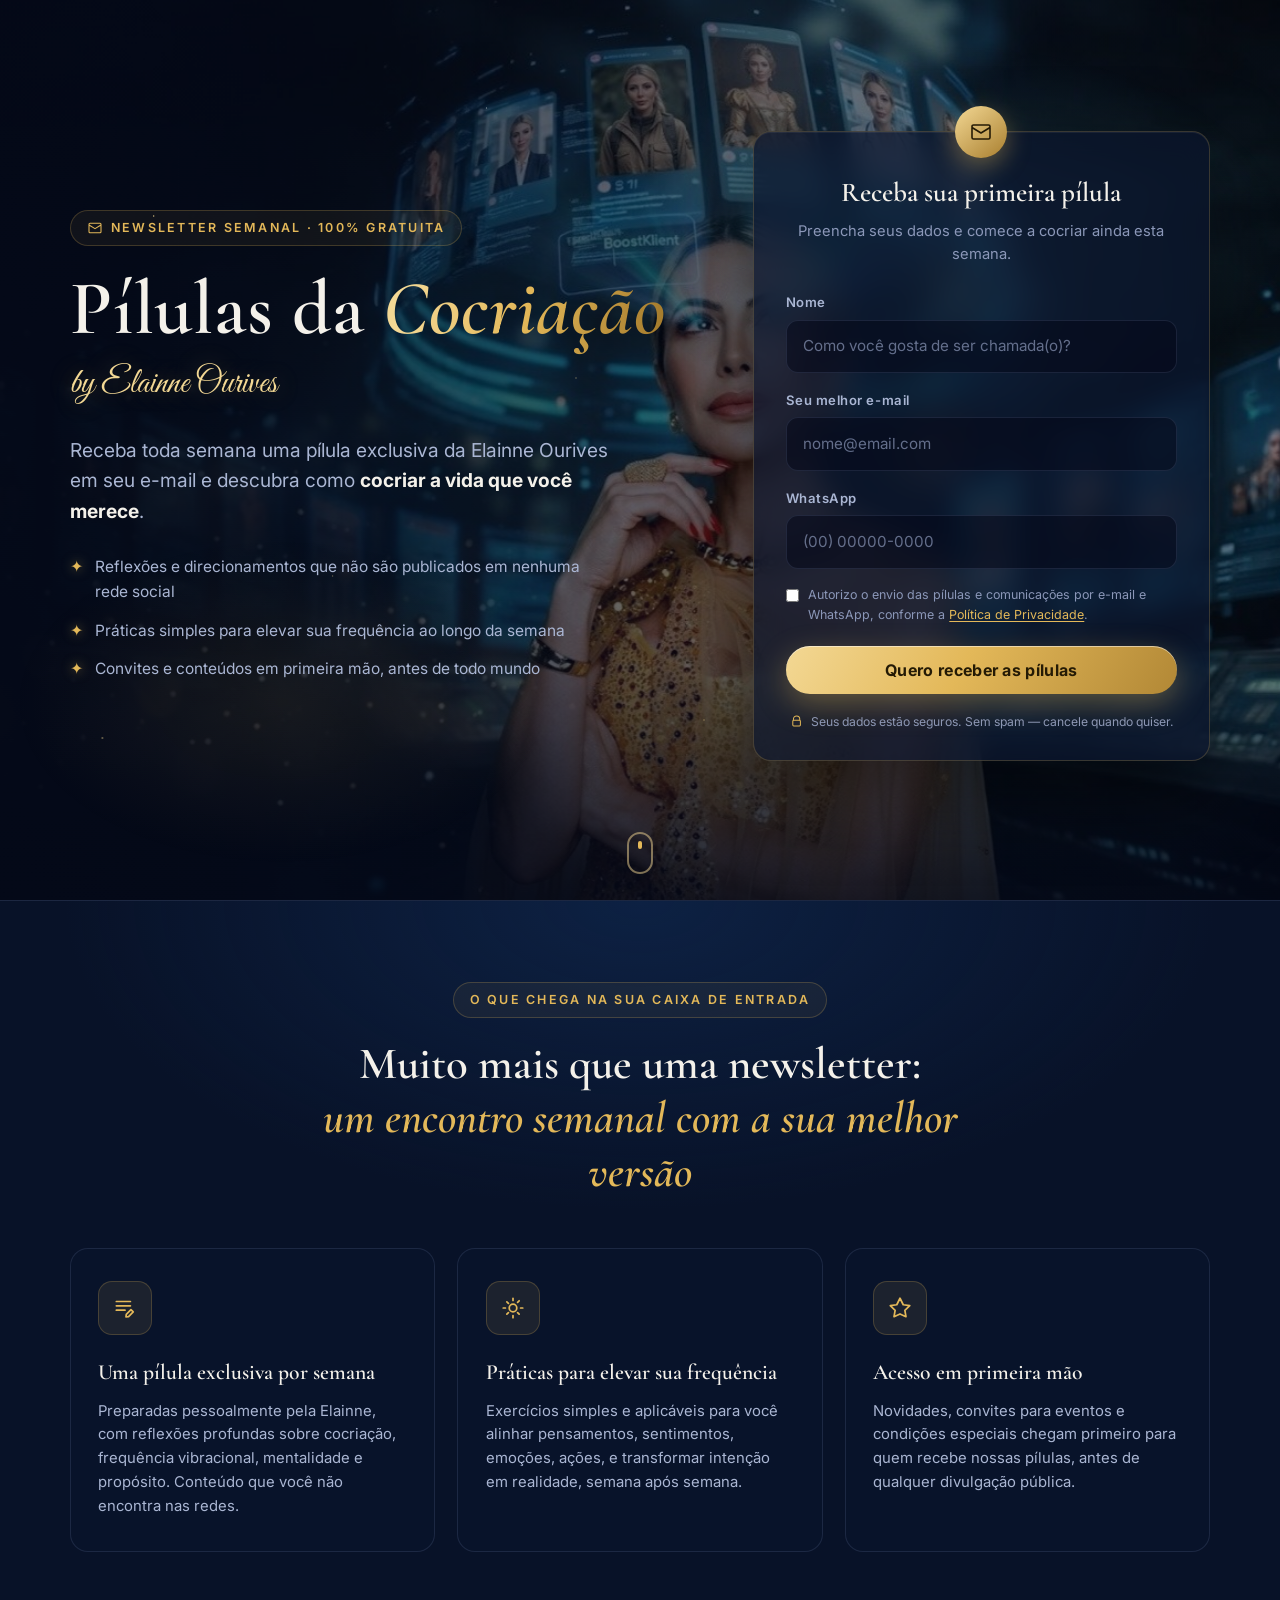
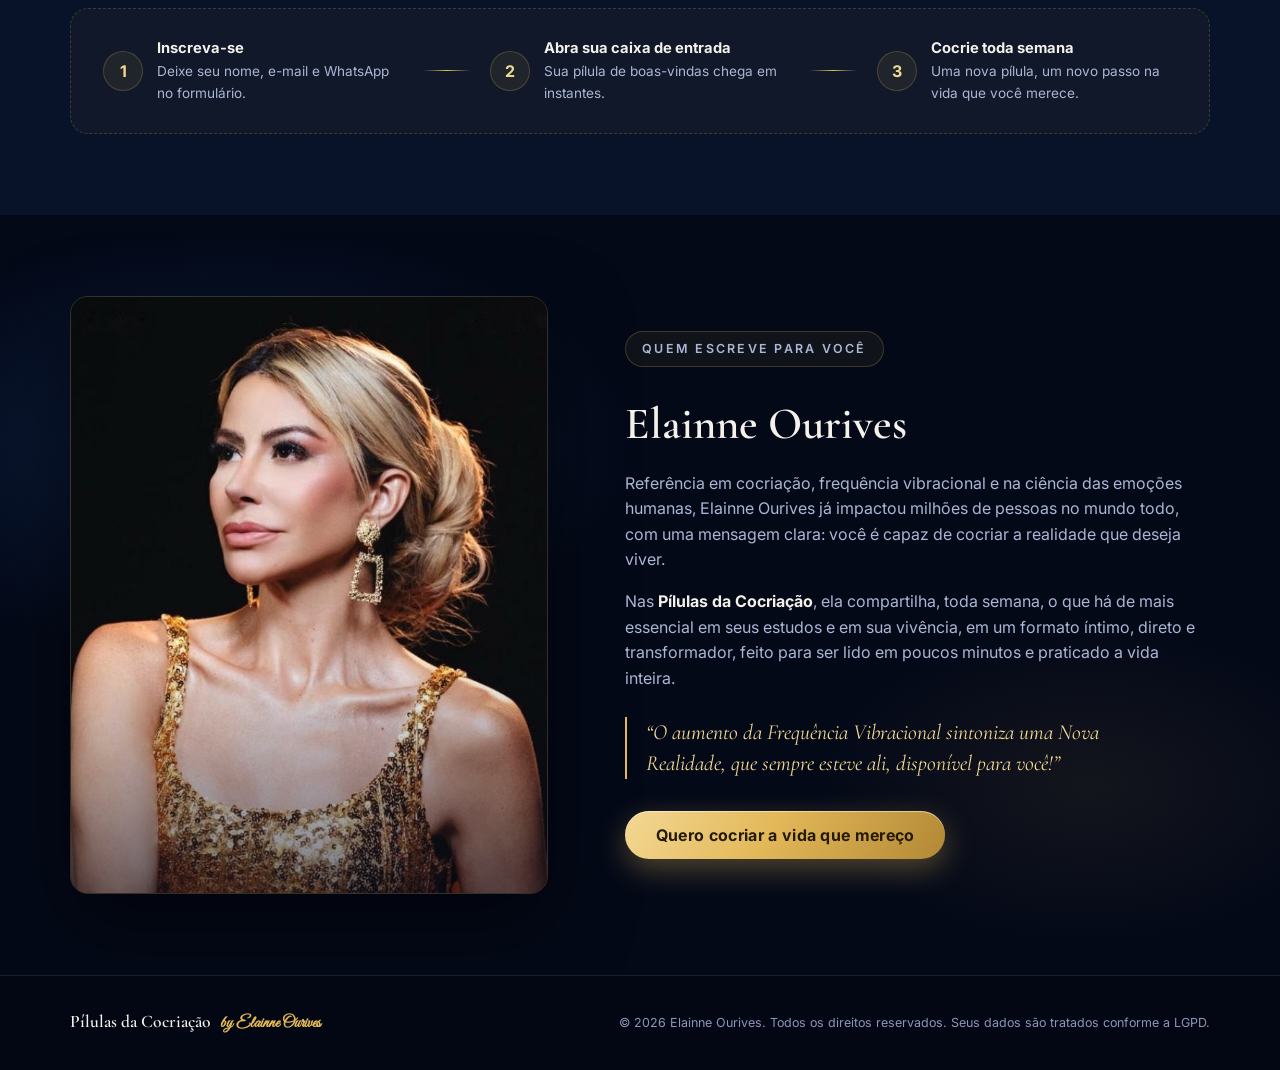
==== commit adccb584: "Adiciona efeitos de UX/UI: revelação em cascata, parallax e brilhos - Reveal ao rolar: easing mais s" ====
--- a/index.html
+++ b/index.html
@@ -23,6 +23,8 @@
 </head>
 <body>
 
+  <div class="scroll-progress" id="scroll-progress" aria-hidden="true"></div>
+
   <!-- ══════════════════ DOBRA 1 · HERO + FORMULÁRIO ══════════════════ -->
   <header class="hero" id="inicio">
     <div class="hero__bg" aria-hidden="true"></div>
@@ -31,7 +33,7 @@
 
     <div class="container hero__grid">
 
-      <div class="hero__copy reveal">
+      <div class="hero__copy reveal reveal--left">
         <p class="eyebrow">
           <svg class="eyebrow__icon" viewBox="0 0 24 24" fill="none" aria-hidden="true">
             <path d="M3 7.5 12 13l9-5.5M4.5 5h15A1.5 1.5 0 0 1 21 6.5v11a1.5 1.5 0 0 1-1.5 1.5h-15A1.5 1.5 0 0 1 3 17.5v-11A1.5 1.5 0 0 1 4.5 5Z" stroke="currentColor" stroke-width="1.6" stroke-linecap="round" stroke-linejoin="round"/>
@@ -48,22 +50,22 @@
         </p>
 
         <ul class="hero__benefits">
-          <li>
+          <li class="reveal">
             <span class="check" aria-hidden="true">✦</span>
             Reflexões e direcionamentos que não são publicados em nenhuma rede social
           </li>
-          <li>
+          <li class="reveal">
             <span class="check" aria-hidden="true">✦</span>
             Práticas simples para elevar sua frequência ao longo da semana
           </li>
-          <li>
+          <li class="reveal">
             <span class="check" aria-hidden="true">✦</span>
             Convites e conteúdos em primeira mão, antes de todo mundo
           </li>
         </ul>
       </div>
 
-      <div class="hero__form reveal reveal--delay">
+      <div class="hero__form reveal reveal--right reveal--delay">
         <form id="lead-form" class="form-card" novalidate>
           <div class="form-card__seal" aria-hidden="true">
             <svg viewBox="0 0 24 24" fill="none">
@@ -193,17 +195,17 @@
         </div>
 
         <div class="steps reveal">
-          <div class="step">
+          <div class="step reveal">
             <span class="step__number">1</span>
             <p><strong>Inscreva-se</strong><br />Deixe seu nome, e-mail e WhatsApp no formulário.</p>
           </div>
           <div class="step__divider" aria-hidden="true"></div>
-          <div class="step">
+          <div class="step reveal">
             <span class="step__number">2</span>
             <p><strong>Abra sua caixa de entrada</strong><br />Sua pílula de boas-vindas chega em instantes.</p>
           </div>
           <div class="step__divider" aria-hidden="true"></div>
-          <div class="step">
+          <div class="step reveal">
             <span class="step__number">3</span>
             <p><strong>Cocrie toda semana</strong><br />Uma nova pílula, um novo passo na vida que você merece.</p>
           </div>
--- a/css/styles.css
+++ b/css/styles.css
@@ -84,6 +84,25 @@
   margin: 0 auto 1.25rem;
 }
 
+/* ── Barra de progresso de rolagem ───────────────────────────── */
+.scroll-progress {
+  position: fixed;
+  top: 0;
+  left: 0;
+  width: 0%;
+  height: 3px;
+  background: linear-gradient(90deg, var(--gold-deep), var(--gold-light));
+  box-shadow: 0 0 10px rgba(227, 184, 89, 0.6);
+  z-index: 999;
+  transition: width 0.1s linear;
+}
+
+@media (prefers-reduced-motion: reduce) {
+  .scroll-progress {
+    transition: none;
+  }
+}
+
 /* ═══════════════════ DOBRA 1 · HERO ═══════════════════ */
 .hero {
   position: relative;
@@ -107,6 +126,8 @@
     linear-gradient(0deg, rgba(4, 9, 24, 0.9) 0%, rgba(4, 9, 24, 0.15) 30%),
     url("../assets/hero-desktop.jpg") center right / cover no-repeat,
     radial-gradient(120% 90% at 78% 30%, #12305e 0%, #0a1a3c 38%, var(--bg-deep) 78%);
+  scale: 1.12;
+  will-change: transform;
 }
 
 /* Névoa/brilho holográfico azul, como nas fotos de referência */
@@ -370,6 +391,24 @@
   box-shadow:
     0 10px 30px rgba(227, 184, 89, 0.35),
     inset 0 1px 0 rgba(255, 255, 255, 0.5);
+  overflow: hidden;
+}
+
+.btn--gold::after {
+  content: "";
+  position: absolute;
+  top: 0;
+  left: -60%;
+  width: 40%;
+  height: 100%;
+  background: linear-gradient(120deg, transparent, rgba(255, 255, 255, 0.65), transparent);
+  transform: skewX(-20deg);
+  transition: left 0.7s cubic-bezier(0.16, 1, 0.3, 1);
+  pointer-events: none;
+}
+
+.btn--gold:hover::after {
+  left: 130%;
 }
 
 .btn--gold:hover {
@@ -380,6 +419,7 @@
 
 .btn--gold:active {
   transform: translateY(0);
+  scale: 0.97;
 }
 
 .btn--gold:focus-visible {
@@ -537,11 +577,28 @@
 }
 
 .card {
+  position: relative;
+  overflow: hidden;
   background: rgba(10, 20, 44, 0.55);
   border: 1px solid var(--line-soft);
   border-radius: var(--radius);
   padding: 2rem 1.7rem;
   transition: transform 0.3s ease, border-color 0.3s ease, box-shadow 0.3s ease;
+}
+
+.card::before {
+  content: "";
+  position: absolute;
+  inset: 0;
+  z-index: -1;
+  background: radial-gradient(280px circle at var(--mx, 50%) var(--my, 50%), rgba(227, 184, 89, 0.14), transparent 60%);
+  opacity: 0;
+  transition: opacity 0.4s ease;
+  pointer-events: none;
+}
+
+.card:hover::before {
+  opacity: 1;
 }
 
 .card:hover {
@@ -754,18 +811,39 @@
 /* ═══════════════════ ANIMAÇÕES DE ENTRADA ═══════════════════ */
 .reveal {
   opacity: 0;
-  translate: 0 28px;
-  transition: opacity 0.7s ease, translate 0.7s ease;
+  translate: 0 32px;
+  transition: opacity 0.9s cubic-bezier(0.16, 1, 0.3, 1), translate 0.9s cubic-bezier(0.16, 1, 0.3, 1);
 }
 
 .reveal--delay {
   transition-delay: 0.15s;
+}
+
+.reveal--left {
+  translate: -36px 0;
+}
+
+.reveal--right {
+  translate: 36px 0;
 }
 
 .reveal.is-visible {
   opacity: 1;
   translate: 0 0;
 }
+
+/* Cascata: cada item de uma lista/grade aparece um pouco depois do anterior */
+.cards .card:nth-child(1) { transition-delay: 0s; }
+.cards .card:nth-child(2) { transition-delay: 0.12s; }
+.cards .card:nth-child(3) { transition-delay: 0.24s; }
+
+.hero__benefits li:nth-child(1) { transition-delay: 0.1s; }
+.hero__benefits li:nth-child(2) { transition-delay: 0.22s; }
+.hero__benefits li:nth-child(3) { transition-delay: 0.34s; }
+
+.steps .step:nth-of-type(1) { transition-delay: 0s; }
+.steps .step:nth-of-type(2) { transition-delay: 0.12s; }
+.steps .step:nth-of-type(3) { transition-delay: 0.24s; }
 
 @media (prefers-reduced-motion: reduce) {
   html { scroll-behavior: auto; }
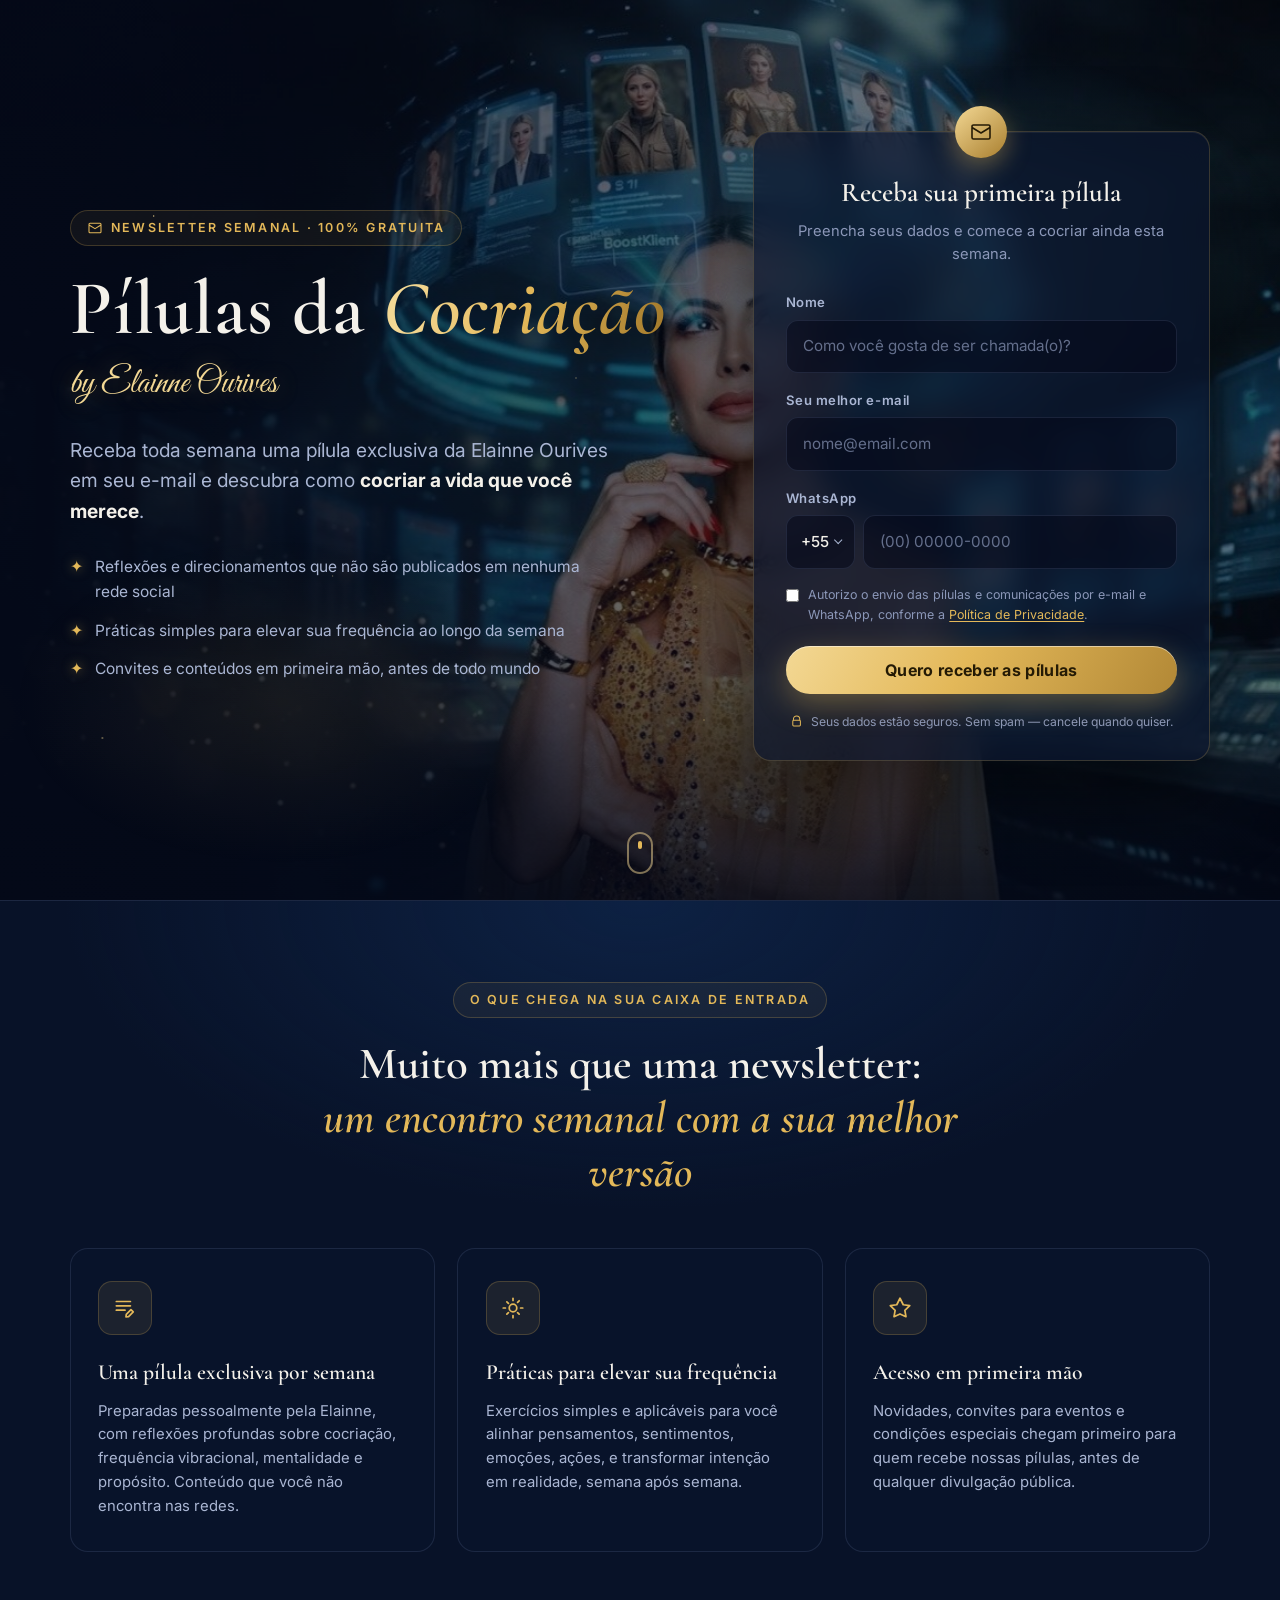
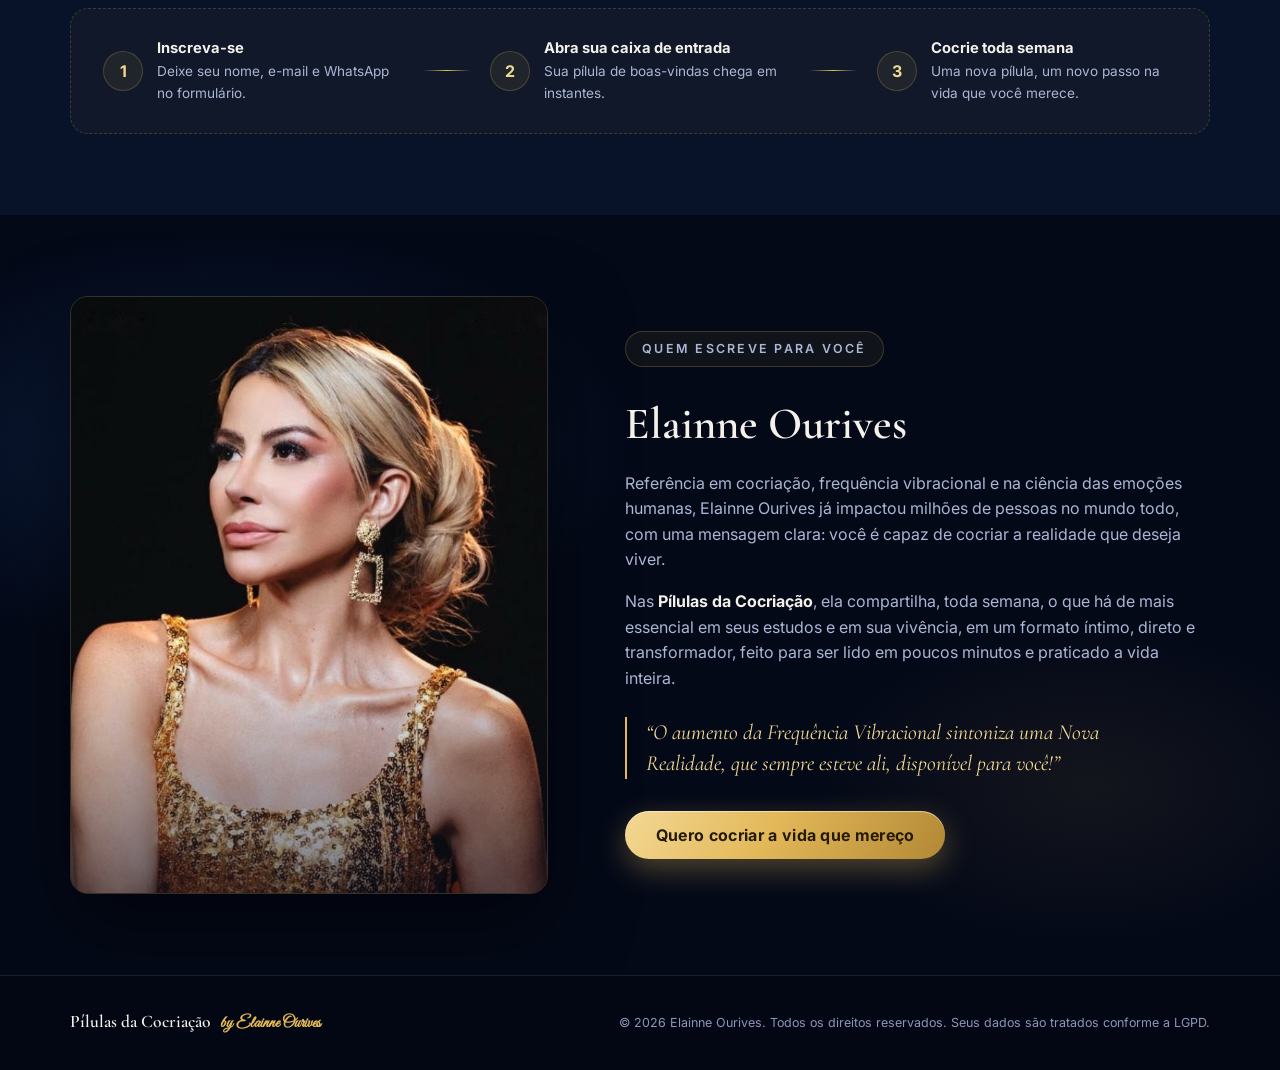
==== commit 4a3daaf3: "Aceita WhatsApp do exterior com seletor de país no formulário O campo de telefone só aceitava número" ====
--- a/index.html
+++ b/index.html
@@ -90,7 +90,48 @@
 
           <div class="field">
             <label for="telefone">WhatsApp</label>
-            <input type="tel" id="telefone" name="telefone" placeholder="(00) 00000-0000" autocomplete="tel" inputmode="numeric" required />
+            <div class="phone">
+              <div class="phone__country">
+                <span class="phone__ddi" id="ddi-display" aria-hidden="true">+55</span>
+                <select id="pais" name="pais" aria-label="País do WhatsApp" autocomplete="tel-country-code">
+                  <option value="BR" data-ddi="55" selected>Brasil (+55)</option>
+                  <option value="PT" data-ddi="351">Portugal (+351)</option>
+                  <option value="US" data-ddi="1">Estados Unidos (+1)</option>
+                  <option value="DE" data-ddi="49">Alemanha (+49)</option>
+                  <option value="AO" data-ddi="244">Angola (+244)</option>
+                  <option value="AR" data-ddi="54">Argentina (+54)</option>
+                  <option value="AU" data-ddi="61">Austrália (+61)</option>
+                  <option value="BE" data-ddi="32">Bélgica (+32)</option>
+                  <option value="BO" data-ddi="591">Bolívia (+591)</option>
+                  <option value="CV" data-ddi="238">Cabo Verde (+238)</option>
+                  <option value="CA" data-ddi="1">Canadá (+1)</option>
+                  <option value="CL" data-ddi="56">Chile (+56)</option>
+                  <option value="CO" data-ddi="57">Colômbia (+57)</option>
+                  <option value="AE" data-ddi="971">Emirados Árabes (+971)</option>
+                  <option value="EC" data-ddi="593">Equador (+593)</option>
+                  <option value="ES" data-ddi="34">Espanha (+34)</option>
+                  <option value="FR" data-ddi="33">França (+33)</option>
+                  <option value="NL" data-ddi="31">Holanda (+31)</option>
+                  <option value="IE" data-ddi="353">Irlanda (+353)</option>
+                  <option value="IL" data-ddi="972">Israel (+972)</option>
+                  <option value="IT" data-ddi="39">Itália (+39)</option>
+                  <option value="JP" data-ddi="81">Japão (+81)</option>
+                  <option value="LU" data-ddi="352">Luxemburgo (+352)</option>
+                  <option value="MX" data-ddi="52">México (+52)</option>
+                  <option value="MZ" data-ddi="258">Moçambique (+258)</option>
+                  <option value="NZ" data-ddi="64">Nova Zelândia (+64)</option>
+                  <option value="PY" data-ddi="595">Paraguai (+595)</option>
+                  <option value="PE" data-ddi="51">Peru (+51)</option>
+                  <option value="GB" data-ddi="44">Reino Unido (+44)</option>
+                  <option value="SE" data-ddi="46">Suécia (+46)</option>
+                  <option value="CH" data-ddi="41">Suíça (+41)</option>
+                  <option value="UY" data-ddi="598">Uruguai (+598)</option>
+                  <option value="VE" data-ddi="58">Venezuela (+58)</option>
+                  <option value="OUTRO" data-ddi="">Outro país (digite o código)</option>
+                </select>
+              </div>
+              <input type="tel" id="telefone" name="telefone" placeholder="(00) 00000-0000" autocomplete="tel" inputmode="tel" required />
+            </div>
             <span class="field__error" role="alert"></span>
           </div>
 
@@ -104,7 +145,7 @@
             <input type="checkbox" id="consent" name="consent" required />
             <span>
               Autorizo o envio das pílulas e comunicações por e-mail e WhatsApp,
-              conforme a <a href="#" target="_blank" rel="noopener">Política de Privacidade</a>.
+              conforme a <a href="politica-de-privacidade.html" target="_blank" rel="noopener">Política de Privacidade</a>.
             </span>
           </label>
 
--- a/css/styles.css
+++ b/css/styles.css
@@ -320,6 +320,64 @@
   box-shadow: 0 0 0 3px rgba(228, 106, 106, 0.15);
 }
 
+/* Telefone: seletor de país (DDI) + número */
+.phone {
+  display: flex;
+  gap: 0.5rem;
+}
+
+.phone input {
+  flex: 1;
+  min-width: 0;
+}
+
+.phone__country {
+  position: relative;
+  flex: 0 0 auto;
+  display: flex;
+  align-items: center;
+  gap: 0.35rem;
+  padding: 0 0.8rem 0 0.9rem;
+  font-size: 0.95rem;
+  font-weight: 500;
+  color: var(--text);
+  background: rgba(4, 9, 24, 0.55);
+  border: 1px solid var(--line-soft);
+  border-radius: 12px;
+  transition: border-color 0.25s, box-shadow 0.25s;
+}
+
+.phone__country::after {
+  content: "";
+  width: 0.4rem;
+  height: 0.4rem;
+  margin-top: -0.2rem;
+  border-right: 1.5px solid var(--text-muted);
+  border-bottom: 1.5px solid var(--text-muted);
+  transform: rotate(45deg);
+}
+
+/* select nativo transparente por cima: mantém teclado, leitor de tela
+   e a lista nativa do celular, mostrando só o código (+55) fechado */
+.phone__country select {
+  position: absolute;
+  inset: 0;
+  width: 100%;
+  height: 100%;
+  opacity: 0;
+  cursor: pointer;
+  font-size: 16px;
+}
+
+.phone__country select option {
+  color: #111;
+}
+
+.phone__country:focus-within {
+  border-color: var(--gold);
+  box-shadow: 0 0 0 3px rgba(227, 184, 89, 0.18);
+}
+
 .field__error {
   display: none;
   font-size: 0.78rem;
@@ -775,6 +833,129 @@
   max-width: 32rem;
 }
 
+/* ═══════════════════ PÁGINA · POLÍTICA DE PRIVACIDADE ═══════════════════ */
+.policy-header {
+  border-bottom: 1px solid var(--line-soft);
+  background: var(--bg-deep);
+  padding: 1.4rem 0;
+}
+
+.policy-header__inner {
+  display: flex;
+  align-items: center;
+  justify-content: space-between;
+  gap: 1rem;
+  flex-wrap: wrap;
+}
+
+.policy-header__brand {
+  font-family: var(--font-display);
+  font-size: 1.1rem;
+  font-weight: 600;
+  color: var(--text);
+  text-decoration: none;
+}
+
+.policy-header__brand span {
+  font-family: var(--font-script);
+  color: var(--gold);
+  font-size: 1.05rem;
+  margin-left: 0.3rem;
+}
+
+.policy-header__back {
+  font-size: 0.85rem;
+  color: var(--text-muted);
+  text-decoration: none;
+  border-bottom: 1px solid transparent;
+  transition: border-color 0.2s ease, color 0.2s ease;
+}
+
+.policy-header__back:hover {
+  color: var(--gold-light);
+  border-color: var(--gold-light);
+}
+
+.policy {
+  background: var(--bg-deep);
+  padding: clamp(3rem, 6vw, 5rem) 0 clamp(4rem, 8vw, 6rem);
+  min-height: 60vh;
+}
+
+.policy__container {
+  max-width: 46rem;
+}
+
+.policy__title {
+  font-family: var(--font-display);
+  font-weight: 600;
+  font-size: clamp(2rem, 4vw, 2.8rem);
+  margin: 1rem 0 1.4rem;
+}
+
+.policy__intro {
+  color: var(--text-muted);
+  font-size: 1.02rem;
+  margin-bottom: 2.5rem;
+}
+
+.policy__intro strong {
+  color: var(--text);
+}
+
+.policy__section {
+  margin-bottom: 2.2rem;
+}
+
+.policy__section h2 {
+  font-family: var(--font-display);
+  font-weight: 600;
+  font-size: 1.4rem;
+  color: var(--gold-light);
+  margin-bottom: 0.8rem;
+}
+
+.policy__section p {
+  color: var(--text-muted);
+  margin-bottom: 0.8rem;
+}
+
+.policy__section p strong {
+  color: var(--text);
+}
+
+.policy__section ul {
+  color: var(--text-muted);
+  padding-left: 1.3rem;
+  margin-bottom: 0.8rem;
+  display: grid;
+  gap: 0.5rem;
+}
+
+.policy__section a {
+  color: var(--gold);
+  text-decoration: underline;
+  text-underline-offset: 2px;
+}
+
+.policy__cta {
+  max-width: 24rem;
+  margin-top: 1rem;
+}
+
+@media (max-width: 640px) {
+  .policy-header__inner {
+    flex-direction: column;
+    align-items: flex-start;
+    gap: 0.6rem;
+  }
+
+  .policy__cta {
+    max-width: none;
+    width: 100%;
+  }
+}
+
 /* ═══════════════════ FOOTER ═══════════════════ */
 .footer {
   border-top: 1px solid var(--line-soft);
